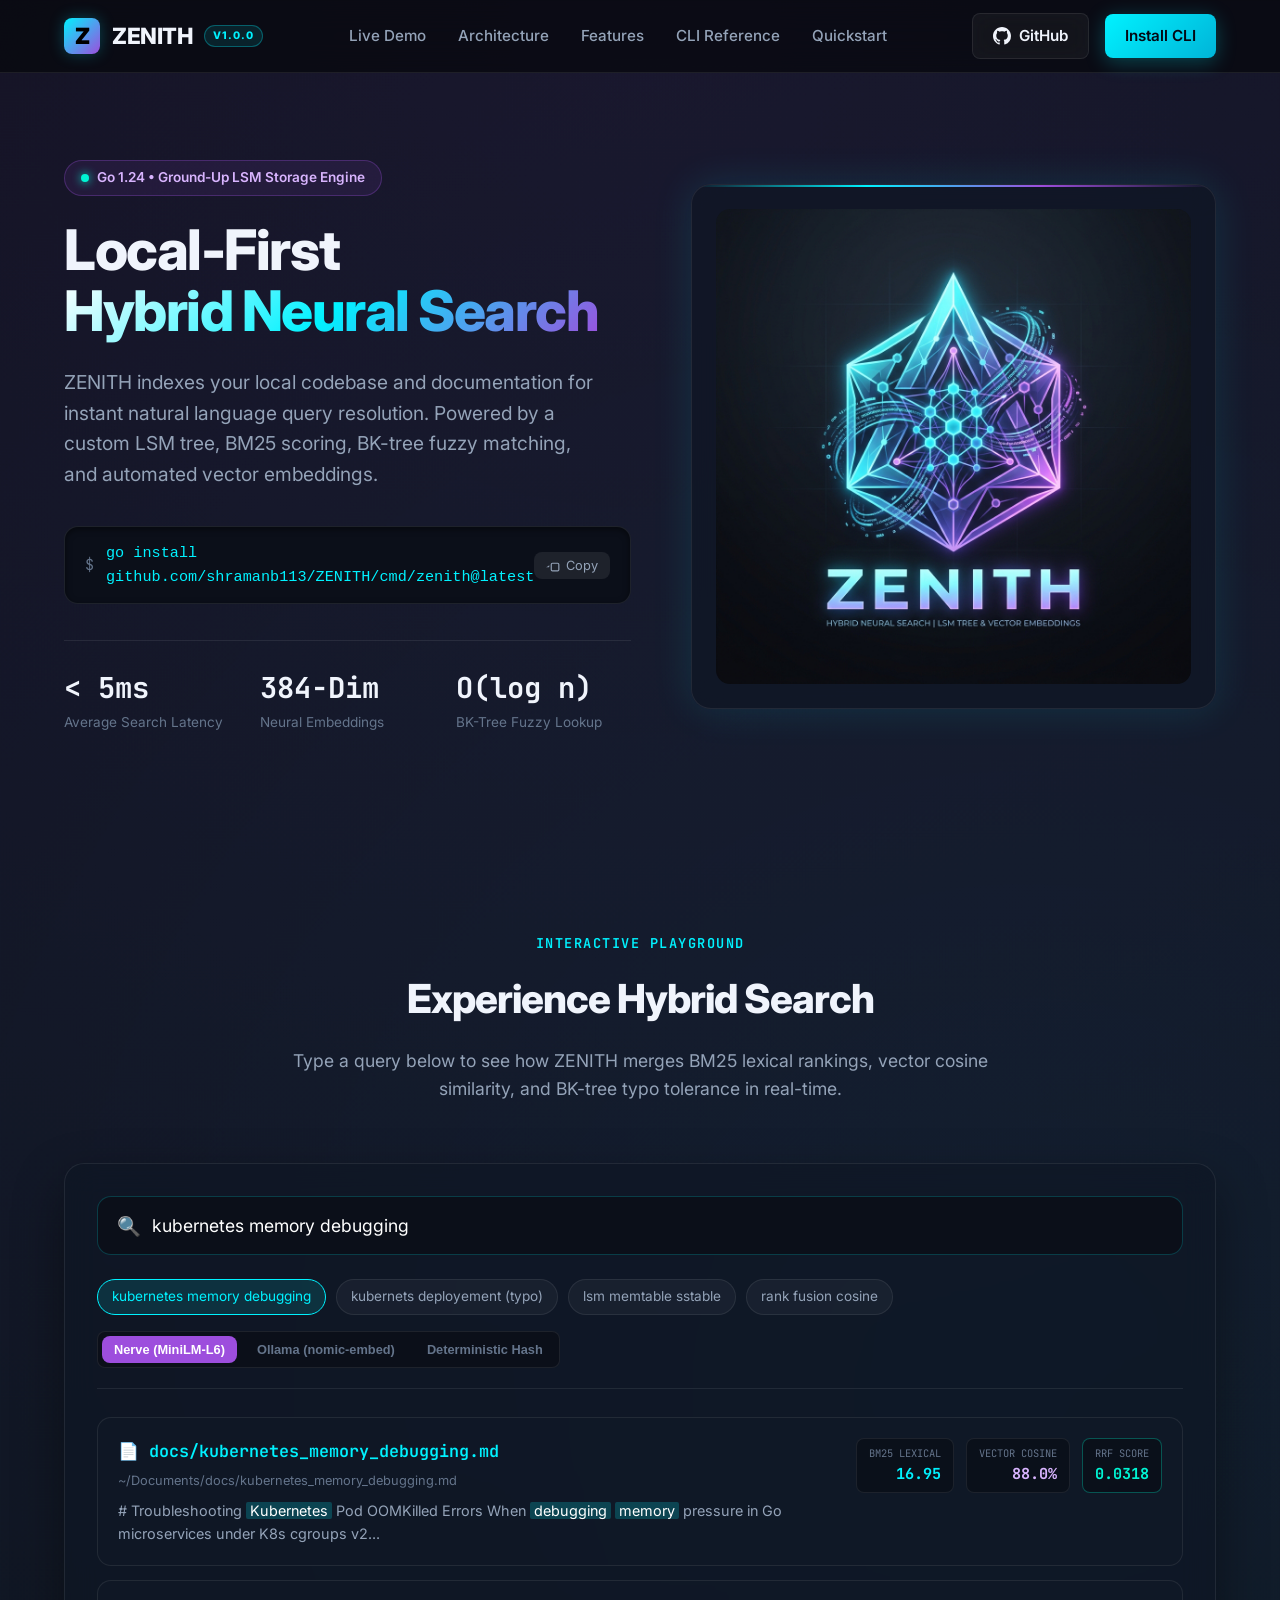
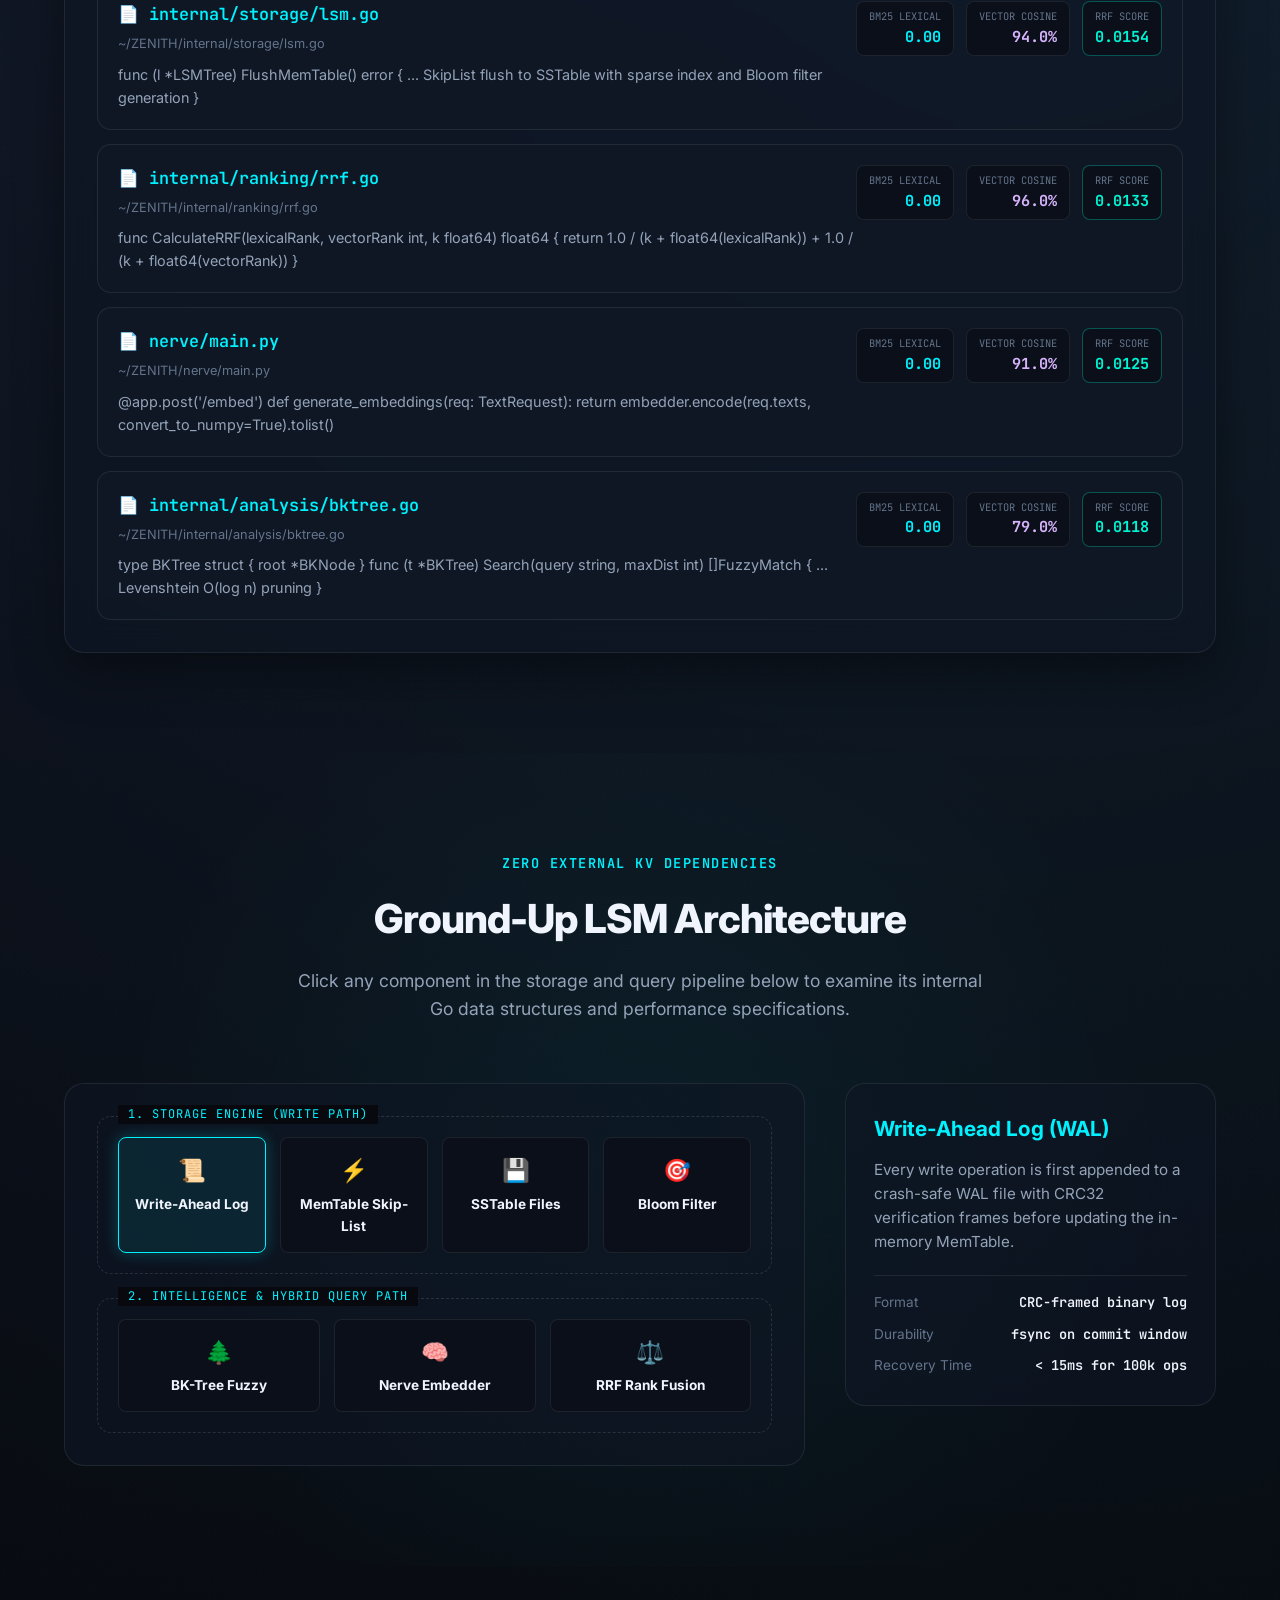
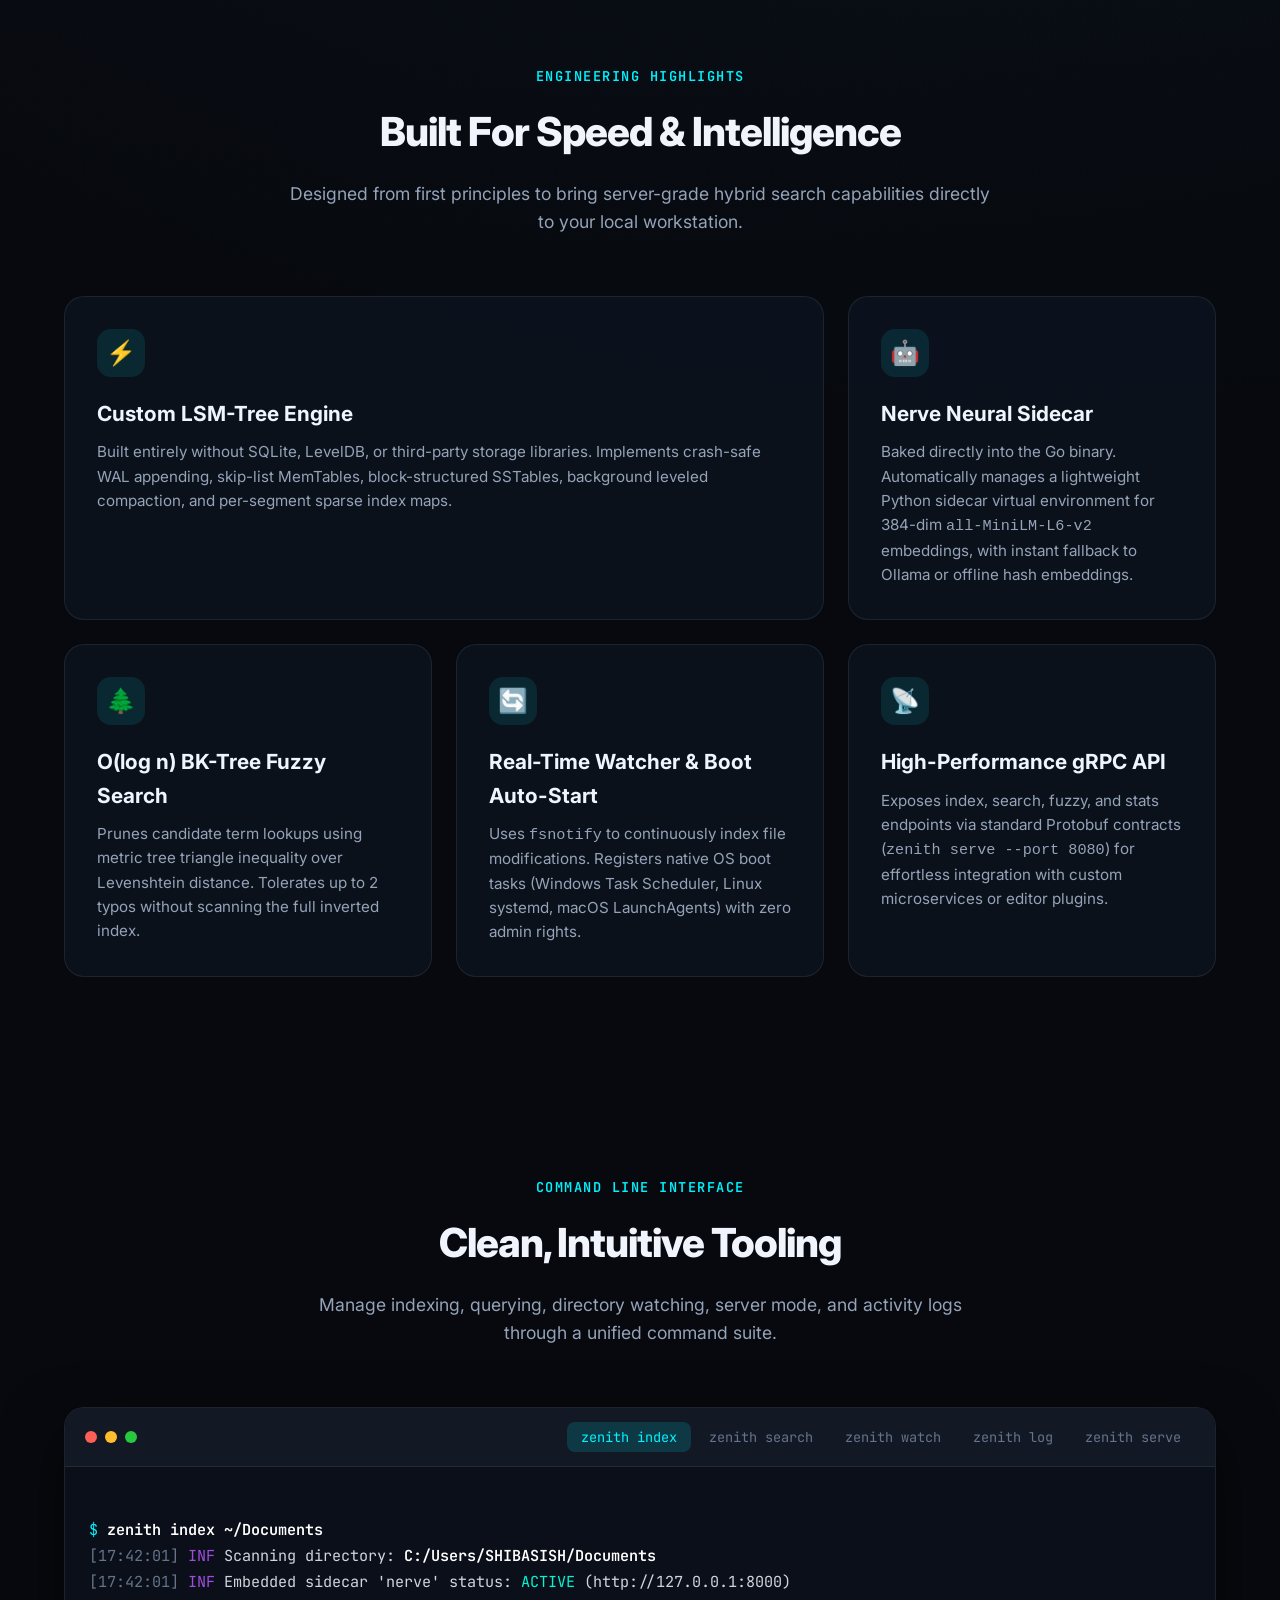
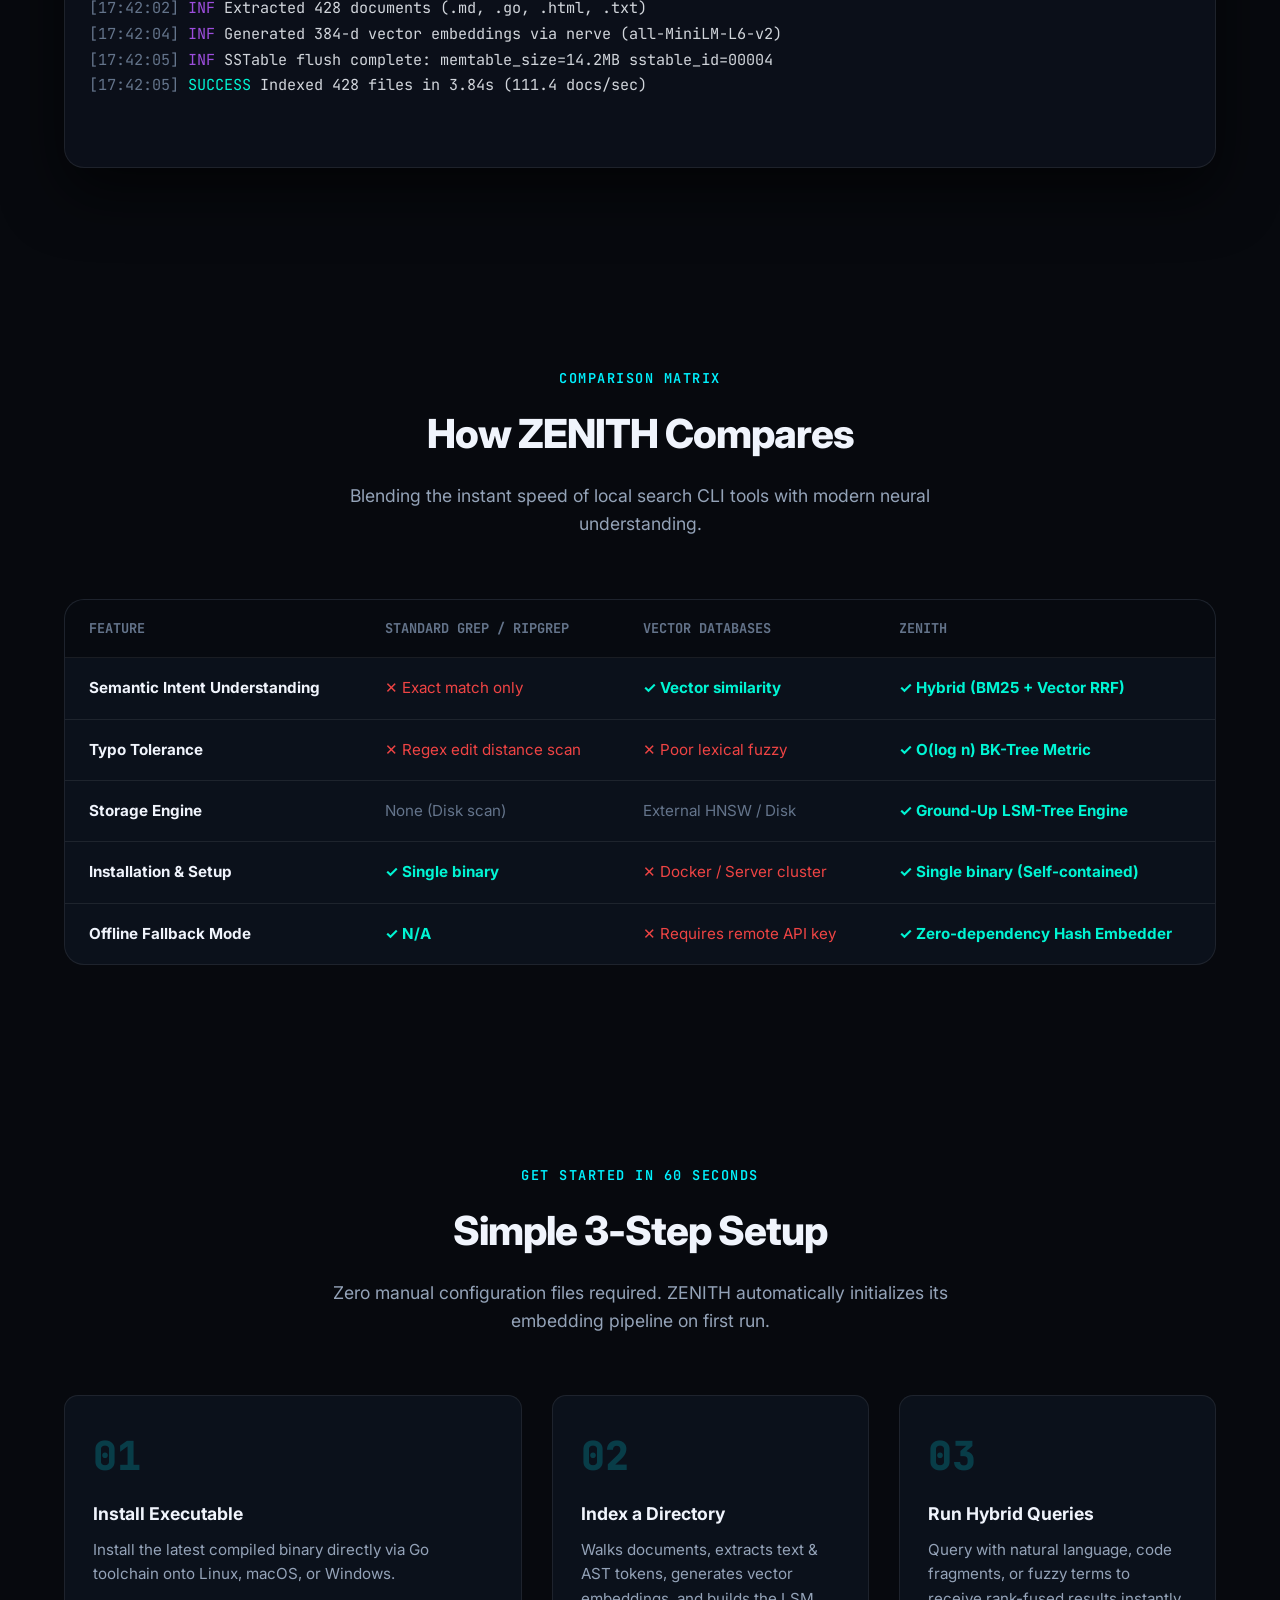
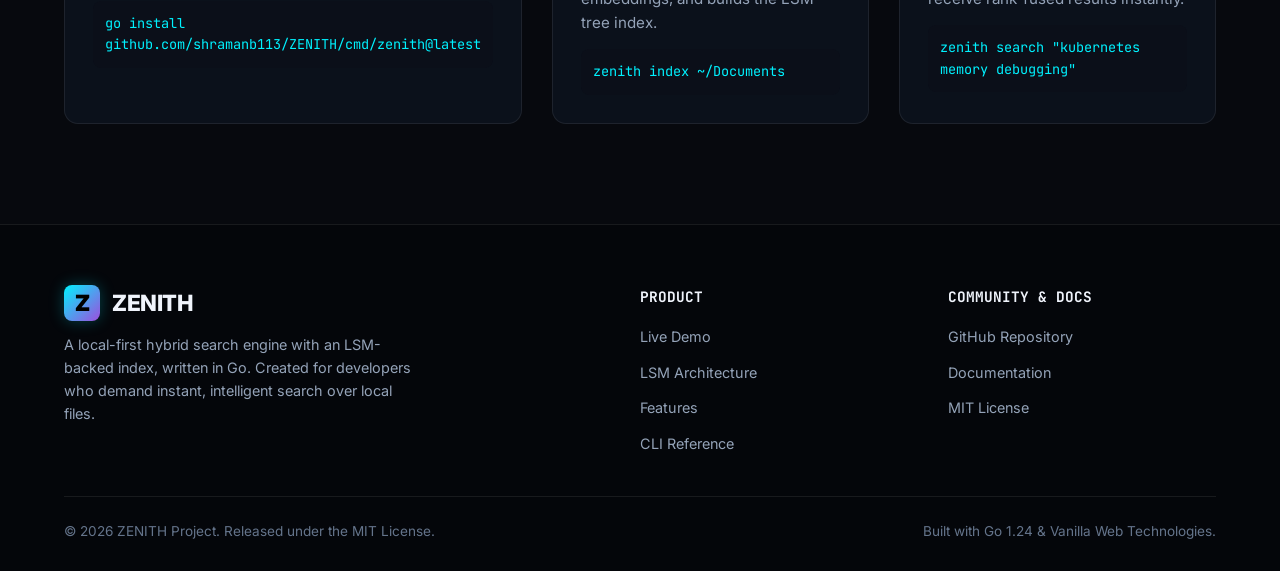
==== index.html @ fe3e1602 "Created Landing Page" ====
<!DOCTYPE html>
<html lang="en">
<head>
  <meta charset="UTF-8">
  <meta name="viewport" content="width=device-width, initial-scale=1.0">
  <title>ZENITH — Local-First Hybrid Neural Search Engine in Go</title>
  <meta name="description" content="A local-first hybrid search engine with an LSM-backed index, written in Go. Combines BM25 lexical search, BK-tree fuzzy matching, and neural vector embeddings.">
  <meta property="og:title" content="ZENITH — Local-First Hybrid Neural Search Engine">
  <meta property="og:description" content="Fast, private local directory indexing and hybrid semantic search powered by Go, LSM trees, and neural sidecar embeddings.">
  <link rel="stylesheet" href="styles.css">
</head>
<body>

  <!-- Navigation Bar -->
  <nav class="navbar">
    <div class="container nav-container">
      <a href="#" class="logo-brand">
        <div class="logo-icon">Z</div>
        <span>ZENITH</span>
        <span class="logo-badge">v1.0.0</span>
      </a>

      <ul class="nav-links">
        <li><a href="#demo" class="nav-link">Live Demo</a></li>
        <li><a href="#architecture" class="nav-link">Architecture</a></li>
        <li><a href="#features" class="nav-link">Features</a></li>
        <li><a href="#cli" class="nav-link">CLI Reference</a></li>
        <li><a href="#quickstart" class="nav-link">Quickstart</a></li>
      </ul>

      <div class="nav-actions">
        <a href="https://github.com/shramanb113/ZENITH" target="_blank" rel="noopener" class="btn btn-secondary">
          <svg width="18" height="18" viewBox="0 0 24 24" fill="currentColor"><path d="M12 0C5.37 0 0 5.37 0 12c0 5.31 3.435 9.795 8.205 11.385.6.105.825-.255.825-.57 0-.285-.015-1.23-.015-2.235-3.015.555-3.795-.735-4.035-1.41-.135-.345-.72-1.41-1.23-1.695-.42-.225-1.02-.78-.015-.795.945-.015 1.62.87 1.845 1.23 1.08 1.815 2.805 1.305 3.495.99.105-.78.42-1.305.765-1.605-2.67-.3-5.46-1.335-5.46-5.925 0-1.305.465-2.385 1.23-3.225-.12-.3-.54-1.53.12-3.18 0 0 1.005-.315 3.3 1.23.96-.27 1.98-.405 3-.405s2.04.135 3 .405c2.295-1.56 3.3-1.23 3.3-1.23.66 1.65.24 2.88.12 3.18.765.84 1.23 1.905 1.23 3.225 0 4.605-2.805 5.625-5.475 5.925.435.375.81 1.095.81 2.22 0 1.605-.015 2.895-.015 3.3 0 .315.225.69.825.57A12.02 12.02 0 0024 12c0-6.63-5.37-12-12-12z"/></svg>
          GitHub
        </a>
        <a href="#quickstart" class="btn btn-primary">Install CLI</a>
      </div>
    </div>
  </nav>

  <!-- Hero Section -->
  <section class="hero">
    <div class="container hero-grid">
      <div class="hero-content">
        <div class="eyebrow">
          <span class="eyebrow-dot"></span>
          Go 1.24 • Ground-Up LSM Storage Engine
        </div>

        <h1 class="hero-title">
          Local-First <br>
          <span class="gradient-text">Hybrid Neural Search</span>
        </h1>

        <p class="hero-subtitle">
          ZENITH indexes your local codebase and documentation for instant natural language query resolution. Powered by a custom LSM tree, BM25 scoring, BK-tree fuzzy matching, and automated vector embeddings.
        </p>

        <!-- Command Widget -->
        <div class="install-widget">
          <div class="install-cmd">
            <span class="cmd-prefix">$</span>
            <code>go install github.com/shramanb113/ZENITH/cmd/zenith@latest</code>
          </div>
          <button class="copy-btn" id="copy-cmd-btn" title="Copy command">
            <svg width="14" height="14" viewBox="0 0 24 24" fill="none" stroke="currentColor" stroke-width="2"><rect x="9" y="9" width="13" height="13" rx="2" ry="2"></rect><path d="M5 15H4a2 2 2 0 0 1-2-2V4a2 2 2 0 0 1 2-2h9a2 2 2 0 0 1 2 2v1"></path></svg>
            Copy
          </button>
        </div>

        <div class="hero-stats">
          <div class="stat-item">
            <h4>&lt; 5ms</h4>
            <p>Average Search Latency</p>
          </div>
          <div class="stat-item">
            <h4>384-Dim</h4>
            <p>Neural Embeddings</p>
          </div>
          <div class="stat-item">
            <h4>O(log n)</h4>
            <p>BK-Tree Fuzzy Lookup</p>
          </div>
        </div>
      </div>

      <!-- Hero Visual -->
      <div class="hero-visual">
        <div class="hero-card">
          <img src="hero_icon.png" alt="ZENITH Neural Search Core" class="hero-img">
        </div>
      </div>
    </div>
  </section>

  <!-- Interactive Live Search Simulator Section -->
  <section id="demo" class="simulator-section">
    <div class="container">
      <div class="section-header">
        <span class="section-tag">Interactive Playground</span>
        <h2 class="section-title">Experience Hybrid Search</h2>
        <p class="section-desc">Type a query below to see how ZENITH merges BM25 lexical rankings, vector cosine similarity, and BK-tree typo tolerance in real-time.</p>
      </div>

      <div class="simulator-box">
        <div class="search-input-wrapper">
          <span class="search-icon">🔍</span>
          <input type="text" id="sim-input" class="sim-input" placeholder="Try searching: kubernetes memory debugging..." value="kubernetes memory debugging">
        </div>

        <div class="sim-controls">
          <div class="preset-queries">
            <span class="chip active" data-query="kubernetes memory debugging">kubernetes memory debugging</span>
            <span class="chip" data-query="kubernets deployement">kubernets deployement (typo)</span>
            <span class="chip" data-query="lsm memtable sstable bloom">lsm memtable sstable</span>
            <span class="chip" data-query="rank fusion cosine scoring">rank fusion cosine</span>
          </div>

          <div class="mode-selector">
            <button class="mode-btn active" data-mode="nerve">Nerve (MiniLM-L6)</button>
            <button class="mode-btn" data-mode="ollama">Ollama (nomic-embed)</button>
            <button class="mode-btn" data-mode="deterministic">Deterministic Hash</button>
          </div>
        </div>

        <!-- Live Results Container -->
        <div id="sim-results" class="sim-results-grid">
          <!-- Dynamic JS Injection -->
        </div>
      </div>
    </div>
  </section>

  <!-- Storage Engine & Search Architecture Visualizer -->
  <section id="architecture" class="arch-section">
    <div class="container">
      <div class="section-header">
        <span class="section-tag">Zero External KV Dependencies</span>
        <h2 class="section-title">Ground-Up LSM Architecture</h2>
        <p class="section-desc">Click any component in the storage and query pipeline below to examine its internal Go data structures and performance specifications.</p>
      </div>

      <div class="arch-visualizer">
        <!-- Interactive Flowchart -->
        <div class="flowchart">
          <!-- Write Pipeline -->
          <div class="pipeline-group">
            <span class="pipeline-title">1. Storage Engine (Write Path)</span>
            <div class="nodes-row">
              <div class="arch-node active" data-node="wal">
                <div class="node-icon">📜</div>
                <div class="node-title">Write-Ahead Log</div>
              </div>
              <div class="arch-node" data-node="memtable">
                <div class="node-icon">⚡</div>
                <div class="node-title">MemTable Skip-List</div>
              </div>
              <div class="arch-node" data-node="sstable">
                <div class="node-icon">💾</div>
                <div class="node-title">SSTable Files</div>
              </div>
              <div class="arch-node" data-node="bloom">
                <div class="node-icon">🎯</div>
                <div class="node-title">Bloom Filter</div>
              </div>
            </div>
          </div>

          <!-- Query Pipeline -->
          <div class="pipeline-group">
            <span class="pipeline-title">2. Intelligence & Hybrid Query Path</span>
            <div class="nodes-row">
              <div class="arch-node" data-node="bktree">
                <div class="node-icon">🌲</div>
                <div class="node-title">BK-Tree Fuzzy</div>
              </div>
              <div class="arch-node" data-node="nerve">
                <div class="node-icon">🧠</div>
                <div class="node-title">Nerve Embedder</div>
              </div>
              <div class="arch-node" data-node="rrf">
                <div class="node-icon">⚖️</div>
                <div class="node-title">RRF Rank Fusion</div>
              </div>
            </div>
          </div>
        </div>

        <!-- Detail Card -->
        <div class="arch-detail-card">
          <h3 class="detail-title" id="arch-detail-title">Write-Ahead Log (WAL)</h3>
          <p class="detail-desc" id="arch-detail-desc">Every write operation is first appended to a crash-safe WAL file with CRC32 verification frames before updating the in-memory MemTable.</p>
          <div class="detail-specs" id="arch-detail-specs">
            <!-- Dynamic JS Injection -->
          </div>
        </div>
      </div>
    </div>
  </section>

  <!-- Features Grid -->
  <section id="features" class="features-section">
    <div class="container">
      <div class="section-header">
        <span class="section-tag">Engineering Highlights</span>
        <h2 class="section-title">Built For Speed & Intelligence</h2>
        <p class="section-desc">Designed from first principles to bring server-grade hybrid search capabilities directly to your local workstation.</p>
      </div>

      <div class="bento-grid">
        <div class="bento-card span-2">
          <div>
            <div class="card-icon">⚡</div>
            <h3 class="card-title">Custom LSM-Tree Engine</h3>
            <p class="card-text">Built entirely without SQLite, LevelDB, or third-party storage libraries. Implements crash-safe WAL appending, skip-list MemTables, block-structured SSTables, background leveled compaction, and per-segment sparse index maps.</p>
          </div>
        </div>

        <div class="bento-card">
          <div>
            <div class="card-icon">🤖</div>
            <h3 class="card-title">Nerve Neural Sidecar</h3>
            <p class="card-text">Baked directly into the Go binary. Automatically manages a lightweight Python sidecar virtual environment for 384-dim <code>all-MiniLM-L6-v2</code> embeddings, with instant fallback to Ollama or offline hash embeddings.</p>
          </div>
        </div>

        <div class="bento-card">
          <div>
            <div class="card-icon">🌲</div>
            <h3 class="card-title">O(log n) BK-Tree Fuzzy Search</h3>
            <p class="card-text">Prunes candidate term lookups using metric tree triangle inequality over Levenshtein distance. Tolerates up to 2 typos without scanning the full inverted index.</p>
          </div>
        </div>

        <div class="bento-card">
          <div>
            <div class="card-icon">🔄</div>
            <h3 class="card-title">Real-Time Watcher & Boot Auto-Start</h3>
            <p class="card-text">Uses <code>fsnotify</code> to continuously index file modifications. Registers native OS boot tasks (Windows Task Scheduler, Linux systemd, macOS LaunchAgents) with zero admin rights.</p>
          </div>
        </div>

        <div class="bento-card">
          <div>
            <div class="card-icon">📡</div>
            <h3 class="card-title">High-Performance gRPC API</h3>
            <p class="card-text">Exposes index, search, fuzzy, and stats endpoints via standard Protobuf contracts (<code>zenith serve --port 8080</code>) for effortless integration with custom microservices or editor plugins.</p>
          </div>
        </div>
      </div>
    </div>
  </section>

  <!-- Interactive Terminal CLI Reference Section -->
  <section id="cli" class="cli-section">
    <div class="container">
      <div class="section-header">
        <span class="section-tag">Command Line Interface</span>
        <h2 class="section-title">Clean, Intuitive Tooling</h2>
        <p class="section-desc">Manage indexing, querying, directory watching, server mode, and activity logs through a unified command suite.</p>
      </div>

      <div class="terminal-window">
        <div class="terminal-header">
          <div class="window-dots">
            <span class="dot dot-red"></span>
            <span class="dot dot-yellow"></span>
            <span class="dot dot-green"></span>
          </div>

          <div class="cli-tabs">
            <button class="cli-tab active" data-cmd="index">zenith index</button>
            <button class="cli-tab" data-cmd="search">zenith search</button>
            <button class="cli-tab" data-cmd="watch">zenith watch</button>
            <button class="cli-tab" data-cmd="log">zenith log</button>
            <button class="cli-tab" data-cmd="serve">zenith serve</button>
          </div>
        </div>

        <div class="terminal-body" id="terminal-body">
<span class="t-prompt">$</span> <span class="t-cmd">zenith index ~/Documents</span>
<span class="t-dim">[17:42:01]</span> <span class="t-info">INF</span> Scanning directory: <span class="t-cmd">C:/Users/SHIBASISH/Documents</span>
<span class="t-dim">[17:42:01]</span> <span class="t-info">INF</span> Embedded sidecar 'nerve' status: <span class="t-success">ACTIVE</span> (http://127.0.0.1:8000)
<span class="t-dim">[17:42:02]</span> <span class="t-info">INF</span> Extracted 428 documents (.md, .go, .html, .txt)
<span class="t-dim">[17:42:04]</span> <span class="t-info">INF</span> Generated 384-d vector embeddings via nerve (all-MiniLM-L6-v2)
<span class="t-dim">[17:42:05]</span> <span class="t-info">INF</span> SSTable flush complete: memtable_size=14.2MB sstable_id=00004
<span class="t-dim">[17:42:05]</span> <span class="t-success">SUCCESS</span> Indexed 428 files in 3.84s (111.4 docs/sec)
        </div>
      </div>
    </div>
  </section>

  <!-- Technical Comparison Matrix -->
  <section class="comparison-section">
    <div class="container">
      <div class="section-header">
        <span class="section-tag">Comparison Matrix</span>
        <h2 class="section-title">How ZENITH Compares</h2>
        <p class="section-desc">Blending the instant speed of local search CLI tools with modern neural understanding.</p>
      </div>

      <div class="table-wrapper">
        <table>
          <thead>
            <tr>
              <th>Feature</th>
              <th>Standard Grep / Ripgrep</th>
              <th>Vector Databases</th>
              <th>ZENITH</th>
            </tr>
          </thead>
          <tbody>
            <tr>
              <td><strong>Semantic Intent Understanding</strong></td>
              <td class="cross">✕ Exact match only</td>
              <td class="check">✓ Vector similarity</td>
              <td class="check">✓ Hybrid (BM25 + Vector RRF)</td>
            </tr>
            <tr>
              <td><strong>Typo Tolerance</strong></td>
              <td class="cross">✕ Regex edit distance scan</td>
              <td class="cross">✕ Poor lexical fuzzy</td>
              <td class="check">✓ O(log n) BK-Tree Metric</td>
            </tr>
            <tr>
              <td><strong>Storage Engine</strong></td>
              <td class="t-dim">None (Disk scan)</td>
              <td class="t-dim">External HNSW / Disk</td>
              <td class="check">✓ Ground-Up LSM-Tree Engine</td>
            </tr>
            <tr>
              <td><strong>Installation & Setup</strong></td>
              <td class="check">✓ Single binary</td>
              <td class="cross">✕ Docker / Server cluster</td>
              <td class="check">✓ Single binary (Self-contained)</td>
            </tr>
            <tr>
              <td><strong>Offline Fallback Mode</strong></td>
              <td class="check">✓ N/A</td>
              <td class="cross">✕ Requires remote API key</td>
              <td class="check">✓ Zero-dependency Hash Embedder</td>
            </tr>
          </tbody>
        </table>
      </div>
    </div>
  </section>

  <!-- Quickstart Section -->
  <section id="quickstart" class="quickstart-section">
    <div class="container">
      <div class="section-header">
        <span class="section-tag">Get Started in 60 Seconds</span>
        <h2 class="section-title">Simple 3-Step Setup</h2>
        <p class="section-desc">Zero manual configuration files required. ZENITH automatically initializes its embedding pipeline on first run.</p>
      </div>

      <div class="quickstart-steps">
        <div class="step-card">
          <div class="step-number">01</div>
          <h3 class="step-title">Install Executable</h3>
          <p class="card-text">Install the latest compiled binary directly via Go toolchain onto Linux, macOS, or Windows.</p>
          <div class="step-code">go install github.com/shramanb113/ZENITH/cmd/zenith@latest</div>
        </div>

        <div class="step-card">
          <div class="step-number">02</div>
          <h3 class="step-title">Index a Directory</h3>
          <p class="card-text">Walks documents, extracts text & AST tokens, generates vector embeddings, and builds the LSM tree index.</p>
          <div class="step-code">zenith index ~/Documents</div>
        </div>

        <div class="step-card">
          <div class="step-number">03</div>
          <h3 class="step-title">Run Hybrid Queries</h3>
          <p class="card-text">Query with natural language, code fragments, or fuzzy terms to receive rank-fused results instantly.</p>
          <div class="step-code">zenith search "kubernetes memory debugging"</div>
        </div>
      </div>
    </div>
  </section>

  <!-- Footer -->
  <footer>
    <div class="container">
      <div class="footer-grid">
        <div class="footer-brand">
          <a href="#" class="logo-brand">
            <div class="logo-icon">Z</div>
            <span>ZENITH</span>
          </a>
          <p>A local-first hybrid search engine with an LSM-backed index, written in Go. Created for developers who demand instant, intelligent search over local files.</p>
        </div>

        <div class="footer-col">
          <h5>Product</h5>
          <ul>
            <li><a href="#demo">Live Demo</a></li>
            <li><a href="#architecture">LSM Architecture</a></li>
            <li><a href="#features">Features</a></li>
            <li><a href="#cli">CLI Reference</a></li>
          </ul>
        </div>

        <div class="footer-col">
          <h5>Community & Docs</h5>
          <ul>
            <li><a href="https://github.com/shramanb113/ZENITH" target="_blank">GitHub Repository</a></li>
            <li><a href="https://github.com/shramanb113/ZENITH/blob/main/README.md" target="_blank">Documentation</a></li>
            <li><a href="https://github.com/shramanb113/ZENITH/blob/main/LICENSE" target="_blank">MIT License</a></li>
          </ul>
        </div>
      </div>

      <div class="footer-bottom">
        <p>© 2026 ZENITH Project. Released under the MIT License.</p>
        <p>Built with Go 1.24 & Vanilla Web Technologies.</p>
      </div>
    </div>
  </footer>

  <script src="app.js"></script>
</body>
</html>
---- styles.css ----
/* ZENITH Landing Page Design System */
@import url('https://fonts.googleapis.com/css2?family=Inter:wght@300;400;500;600;700;800&family=JetBrains+Mono:wght@400;500;600;700&display=swap');

:root {
  --bg-dark: #07090e;
  --bg-card: rgba(15, 22, 36, 0.65);
  --bg-card-hover: rgba(22, 33, 54, 0.85);
  --bg-elevated: #111927;
  --bg-terminal: #0b0f19;
  
  --border-subtle: rgba(255, 255, 255, 0.08);
  --border-glow: rgba(0, 242, 255, 0.3);
  
  --accent-cyan: #00f2ff;
  --accent-cyan-glow: rgba(0, 242, 255, 0.25);
  --accent-purple: #9d4edd;
  --accent-purple-glow: rgba(157, 78, 221, 0.25);
  --accent-emerald: #00f5d4;
  --accent-emerald-glow: rgba(0, 245, 212, 0.2);
  --accent-amber: #ffb703;

  --text-main: #f0f4fc;
  --text-muted: #94a3b8;
  --text-dim: #64748b;
  
  --font-sans: 'Inter', -apple-system, BlinkMacSystemFont, sans-serif;
  --font-mono: 'JetBrains Mono', monospace;

  --radius-sm: 8px;
  --radius-md: 14px;
  --radius-lg: 20px;
  --radius-full: 9999px;
  
  --shadow-glow: 0 0 40px rgba(0, 242, 255, 0.12);
  --transition: all 0.25s cubic-bezier(0.16, 1, 0.3, 1);
}

* {
  box-sizing: border-box;
  margin: 0;
  padding: 0;
}

html {
  scroll-behavior: smooth;
  font-family: var(--font-sans);
  background-color: var(--bg-dark);
  color: var(--text-main);
  overflow-x: hidden;
}

body {
  line-height: 1.6;
  background: radial-gradient(circle at 50% 0%, rgba(157, 78, 221, 0.12) 0%, transparent 50%),
              radial-gradient(circle at 80% 20%, rgba(0, 242, 255, 0.08) 0%, transparent 40%),
              var(--bg-dark);
  min-height: 100vh;
}

/* Scrollbar */
::-webkit-scrollbar {
  width: 8px;
}
::-webkit-scrollbar-track {
  background: var(--bg-dark);
}
::-webkit-scrollbar-thumb {
  background: rgba(255, 255, 255, 0.15);
  border-radius: 4px;
}
::-webkit-scrollbar-thumb:hover {
  background: var(--accent-cyan);
}

/* Layout Container */
.container {
  max-width: 1200px;
  margin: 0 auto;
  padding: 0 24px;
}

/* Navbar */
.navbar {
  position: fixed;
  top: 0;
  left: 0;
  right: 0;
  z-index: 1000;
  backdrop-filter: blur(20px);
  background: rgba(7, 9, 14, 0.75);
  border-bottom: 1px solid var(--border-subtle);
  transition: var(--transition);
}

.nav-container {
  display: flex;
  align-items: center;
  justify-content: space-between;
  height: 72px;
}

.logo-brand {
  display: flex;
  align-items: center;
  gap: 12px;
  text-decoration: none;
  color: var(--text-main);
  font-weight: 800;
  font-size: 1.4rem;
  letter-spacing: -0.5px;
}

.logo-icon {
  width: 36px;
  height: 36px;
  background: linear-gradient(135deg, var(--accent-cyan), var(--accent-purple));
  border-radius: var(--radius-sm);
  display: flex;
  align-items: center;
  justify-content: center;
  font-weight: 900;
  color: #000;
  box-shadow: 0 0 15px var(--accent-cyan-glow);
}

.logo-badge {
  font-size: 0.65rem;
  padding: 2px 8px;
  background: rgba(0, 242, 255, 0.1);
  color: var(--accent-cyan);
  border: 1px solid rgba(0, 242, 255, 0.3);
  border-radius: var(--radius-full);
  text-transform: uppercase;
  letter-spacing: 1px;
}

.nav-links {
  display: flex;
  gap: 32px;
  list-style: none;
}

.nav-link {
  color: var(--text-muted);
  text-decoration: none;
  font-size: 0.95rem;
  font-weight: 500;
  transition: var(--transition);
}

.nav-link:hover {
  color: var(--accent-cyan);
}

.nav-actions {
  display: flex;
  gap: 16px;
  align-items: center;
}

/* Buttons */
.btn {
  display: inline-flex;
  align-items: center;
  gap: 8px;
  padding: 10px 20px;
  border-radius: var(--radius-sm);
  font-size: 0.95rem;
  font-weight: 600;
  text-decoration: none;
  cursor: pointer;
  transition: var(--transition);
  border: none;
}

.btn-primary {
  background: linear-gradient(135deg, var(--accent-cyan), #00b4d8);
  color: #040914;
  box-shadow: 0 4px 20px var(--accent-cyan-glow);
}

.btn-primary:hover {
  transform: translateY(-2px);
  box-shadow: 0 6px 28px rgba(0, 242, 255, 0.4);
}

.btn-secondary {
  background: rgba(255, 255, 255, 0.05);
  color: var(--text-main);
  border: 1px solid var(--border-subtle);
  backdrop-filter: blur(10px);
}

.btn-secondary:hover {
  background: rgba(255, 255, 255, 0.1);
  border-color: rgba(255, 255, 255, 0.2);
  transform: translateY(-2px);
}

/* Hero Section */
.hero {
  padding: 160px 0 100px;
  position: relative;
  overflow: hidden;
}

.hero-grid {
  display: grid;
  grid-template-columns: 1fr 1fr;
  gap: 60px;
  align-items: center;
}

.eyebrow {
  display: inline-flex;
  align-items: center;
  gap: 8px;
  padding: 6px 16px;
  background: rgba(157, 78, 221, 0.1);
  border: 1px solid rgba(157, 78, 221, 0.3);
  border-radius: var(--radius-full);
  color: #d8b4fe;
  font-size: 0.85rem;
  font-weight: 600;
  margin-bottom: 24px;
}

.eyebrow-dot {
  width: 8px;
  height: 8px;
  background: var(--accent-emerald);
  border-radius: 50%;
  box-shadow: 0 0 10px var(--accent-emerald);
  animation: pulse 2s infinite;
}

@keyframes pulse {
  0% { opacity: 1; transform: scale(1); }
  50% { opacity: 0.4; transform: scale(1.2); }
  100% { opacity: 1; transform: scale(1); }
}

.hero-title {
  font-size: 3.5rem;
  font-weight: 800;
  line-height: 1.1;
  letter-spacing: -1.5px;
  margin-bottom: 24px;
}

.gradient-text {
  background: linear-gradient(135deg, #ffffff 0%, var(--accent-cyan) 50%, var(--accent-purple) 100%);
  -webkit-background-clip: text;
  -webkit-text-fill-color: transparent;
}

.hero-subtitle {
  font-size: 1.2rem;
  color: var(--text-muted);
  margin-bottom: 36px;
  font-weight: 400;
  max-width: 540px;
}

.install-widget {
  background: var(--bg-terminal);
  border: 1px solid var(--border-subtle);
  border-radius: var(--radius-md);
  padding: 14px 20px;
  display: flex;
  align-items: center;
  justify-content: space-between;
  font-family: var(--font-mono);
  font-size: 0.95rem;
  color: var(--accent-cyan);
  margin-bottom: 36px;
  box-shadow: inset 0 2px 6px rgba(0, 0, 0, 0.5);
}

.install-cmd {
  display: flex;
  align-items: center;
  gap: 12px;
}

.cmd-prefix {
  color: var(--text-dim);
  user-select: none;
}

.copy-btn {
  background: rgba(255, 255, 255, 0.08);
  border: none;
  color: var(--text-muted);
  padding: 6px 12px;
  border-radius: var(--radius-sm);
  cursor: pointer;
  transition: var(--transition);
  font-family: var(--font-sans);
  font-size: 0.8rem;
  display: flex;
  align-items: center;
  gap: 6px;
}

.copy-btn:hover {
  background: var(--accent-cyan);
  color: #000;
}

.hero-stats {
  display: grid;
  grid-template-columns: repeat(3, 1fr);
  gap: 20px;
  padding-top: 24px;
  border-top: 1px solid var(--border-subtle);
}

.stat-item h4 {
  font-size: 1.8rem;
  font-weight: 700;
  color: var(--text-main);
  font-family: var(--font-mono);
}

.stat-item p {
  font-size: 0.85rem;
  color: var(--text-dim);
}

.hero-visual {
  position: relative;
  display: flex;
  justify-content: center;
  align-items: center;
}

.hero-card {
  width: 100%;
  background: var(--bg-card);
  backdrop-filter: blur(16px);
  border: 1px solid var(--border-subtle);
  border-radius: var(--radius-lg);
  padding: 24px;
  box-shadow: var(--shadow-glow);
  position: relative;
  overflow: hidden;
}

.hero-card::before {
  content: '';
  position: absolute;
  top: 0;
  left: 0;
  right: 0;
  height: 2px;
  background: linear-gradient(90deg, transparent, var(--accent-cyan), var(--accent-purple), transparent);
}

.hero-img {
  width: 100%;
  height: auto;
  border-radius: var(--radius-md);
  display: block;
}

/* Section Header */
.section-header {
  text-align: center;
  max-width: 700px;
  margin: 0 auto 60px;
}

.section-tag {
  color: var(--accent-cyan);
  font-family: var(--font-mono);
  font-size: 0.85rem;
  font-weight: 600;
  text-transform: uppercase;
  letter-spacing: 1.5px;
  margin-bottom: 12px;
  display: block;
}

.section-title {
  font-size: 2.5rem;
  font-weight: 800;
  letter-spacing: -1px;
  margin-bottom: 16px;
}

.section-desc {
  font-size: 1.1rem;
  color: var(--text-muted);
}

/* Interactive Search Simulator */
.simulator-section {
  padding: 100px 0;
  position: relative;
}

.simulator-box {
  background: var(--bg-card);
  border: 1px solid var(--border-subtle);
  border-radius: var(--radius-lg);
  padding: 32px;
  backdrop-filter: blur(16px);
  box-shadow: 0 20px 50px rgba(0, 0, 0, 0.4);
}

.search-input-wrapper {
  position: relative;
  margin-bottom: 24px;
}

.search-icon {
  position: absolute;
  left: 20px;
  top: 50%;
  transform: translateY(-50%);
  color: var(--accent-cyan);
  font-size: 1.2rem;
}

.sim-input {
  width: 100%;
  padding: 18px 20px 18px 54px;
  background: var(--bg-terminal);
  border: 1px solid rgba(0, 242, 255, 0.2);
  border-radius: var(--radius-md);
  color: #fff;
  font-family: var(--font-sans);
  font-size: 1.1rem;
  outline: none;
  transition: var(--transition);
}

.sim-input:focus {
  border-color: var(--accent-cyan);
  box-shadow: 0 0 20px var(--accent-cyan-glow);
}

.sim-controls {
  display: flex;
  flex-wrap: wrap;
  gap: 16px;
  align-items: center;
  justify-content: space-between;
  margin-bottom: 28px;
  padding-bottom: 20px;
  border-bottom: 1px solid var(--border-subtle);
}

.preset-queries {
  display: flex;
  gap: 10px;
  flex-wrap: wrap;
}

.chip {
  padding: 6px 14px;
  background: rgba(255, 255, 255, 0.04);
  border: 1px solid var(--border-subtle);
  border-radius: var(--radius-full);
  font-size: 0.85rem;
  color: var(--text-muted);
  cursor: pointer;
  transition: var(--transition);
}

.chip:hover, .chip.active {
  background: rgba(0, 242, 255, 0.12);
  border-color: var(--accent-cyan);
  color: var(--accent-cyan);
}

.mode-selector {
  display: flex;
  gap: 8px;
  background: var(--bg-terminal);
  padding: 4px;
  border-radius: var(--radius-sm);
  border: 1px solid var(--border-subtle);
}

.mode-btn {
  padding: 6px 12px;
  background: transparent;
  border: none;
  color: var(--text-dim);
  font-size: 0.8rem;
  font-weight: 600;
  border-radius: var(--radius-sm);
  cursor: pointer;
  transition: var(--transition);
}

.mode-btn.active {
  background: var(--accent-purple);
  color: #fff;
}

.sim-results-grid {
  display: flex;
  flex-direction: column;
  gap: 14px;
}

.result-card {
  background: rgba(17, 25, 39, 0.6);
  border: 1px solid var(--border-subtle);
  border-radius: var(--radius-md);
  padding: 20px;
  display: flex;
  justify-content: space-between;
  align-items: flex-start;
  transition: var(--transition);
}

.result-card:hover {
  border-color: rgba(0, 242, 255, 0.3);
  transform: translateX(4px);
  background: rgba(22, 33, 54, 0.7);
}

.result-main {
  flex: 1;
}

.result-title {
  font-size: 1.05rem;
  font-weight: 600;
  color: var(--accent-cyan);
  margin-bottom: 6px;
  display: flex;
  align-items: center;
  gap: 8px;
  font-family: var(--font-mono);
}

.result-path {
  font-size: 0.8rem;
  color: var(--text-dim);
}

.result-snippet {
  font-size: 0.9rem;
  color: var(--text-muted);
  margin-top: 8px;
}

.result-snippet mark {
  background: rgba(0, 242, 255, 0.2);
  color: #fff;
  padding: 0 4px;
  border-radius: 2px;
}

.scores-breakdown {
  display: flex;
  gap: 12px;
  align-items: center;
}

.score-badge {
  display: flex;
  flex-direction: column;
  align-items: flex-end;
  padding: 6px 12px;
  background: rgba(0, 0, 0, 0.3);
  border-radius: var(--radius-sm);
  border: 1px solid var(--border-subtle);
  font-family: var(--font-mono);
}

.score-label {
  font-size: 0.65rem;
  color: var(--text-dim);
  text-transform: uppercase;
}

.score-val {
  font-size: 0.95rem;
  font-weight: 700;
}

.score-rrf {
  color: var(--accent-emerald);
  border-color: rgba(0, 245, 212, 0.3);
}

.score-bm25 {
  color: var(--accent-cyan);
}

.score-vector {
  color: #d8b4fe;
}

/* Architecture Section */
.arch-section {
  padding: 100px 0;
  background: radial-gradient(circle at 50% 50%, rgba(0, 242, 255, 0.05) 0%, transparent 70%);
}

.arch-visualizer {
  display: grid;
  grid-template-columns: 2fr 1fr;
  gap: 40px;
  align-items: start;
}

.flowchart {
  background: var(--bg-card);
  border: 1px solid var(--border-subtle);
  border-radius: var(--radius-lg);
  padding: 32px;
  display: flex;
  flex-direction: column;
  gap: 24px;
}

.pipeline-group {
  border: 1px dashed rgba(255, 255, 255, 0.12);
  border-radius: var(--radius-md);
  padding: 20px;
  position: relative;
}

.pipeline-title {
  position: absolute;
  top: -12px;
  left: 20px;
  background: var(--bg-dark);
  padding: 0 10px;
  font-size: 0.75rem;
  font-family: var(--font-mono);
  color: var(--accent-cyan);
  text-transform: uppercase;
  letter-spacing: 1px;
}

.nodes-row {
  display: flex;
  gap: 14px;
  flex-wrap: wrap;
}

.arch-node {
  flex: 1;
  min-width: 130px;
  background: var(--bg-terminal);
  border: 1px solid var(--border-subtle);
  border-radius: var(--radius-sm);
  padding: 14px;
  text-align: center;
  cursor: pointer;
  transition: var(--transition);
}

.arch-node:hover, .arch-node.active {
  border-color: var(--accent-cyan);
  box-shadow: 0 0 15px var(--accent-cyan-glow);
  background: rgba(0, 242, 255, 0.08);
}

.node-icon {
  font-size: 1.4rem;
  margin-bottom: 6px;
  color: var(--accent-cyan);
}

.node-title {
  font-size: 0.85rem;
  font-weight: 700;
  color: var(--text-main);
}

.arch-detail-card {
  background: var(--bg-card);
  border: 1px solid var(--border-subtle);
  border-radius: var(--radius-lg);
  padding: 28px;
  position: sticky;
  top: 100px;
}

.detail-title {
  font-size: 1.3rem;
  font-weight: 700;
  color: var(--accent-cyan);
  margin-bottom: 12px;
  display: flex;
  align-items: center;
  gap: 10px;
}

.detail-desc {
  font-size: 0.95rem;
  color: var(--text-muted);
  margin-bottom: 20px;
  line-height: 1.6;
}

.detail-specs {
  display: flex;
  flex-direction: column;
  gap: 10px;
  border-top: 1px solid var(--border-subtle);
  padding-top: 16px;
}

.spec-row {
  display: flex;
  justify-content: space-between;
  font-size: 0.85rem;
}

.spec-key {
  color: var(--text-dim);
}

.spec-val {
  color: var(--text-main);
  font-family: var(--font-mono);
  font-weight: 600;
}

/* Features Grid */
.features-section {
  padding: 100px 0;
}

.bento-grid {
  display: grid;
  grid-template-columns: repeat(3, 1fr);
  gap: 24px;
}

.bento-card {
  background: var(--bg-card);
  border: 1px solid var(--border-subtle);
  border-radius: var(--radius-lg);
  padding: 32px;
  transition: var(--transition);
  display: flex;
  flex-direction: column;
  justify-content: space-between;
}

.bento-card:hover {
  border-color: rgba(255, 255, 255, 0.2);
  transform: translateY(-4px);
  box-shadow: 0 12px 30px rgba(0, 0, 0, 0.3);
}

.bento-card.span-2 {
  grid-column: span 2;
}

.card-icon {
  width: 48px;
  height: 48px;
  background: rgba(0, 242, 255, 0.1);
  border-radius: var(--radius-md);
  display: flex;
  align-items: center;
  justify-content: center;
  font-size: 1.5rem;
  color: var(--accent-cyan);
  margin-bottom: 20px;
}

.card-title {
  font-size: 1.3rem;
  font-weight: 700;
  margin-bottom: 10px;
}

.card-text {
  color: var(--text-muted);
  font-size: 0.95rem;
}

/* Terminal CLI Section */
.cli-section {
  padding: 100px 0;
}

.terminal-window {
  background: var(--bg-terminal);
  border: 1px solid var(--border-subtle);
  border-radius: var(--radius-lg);
  overflow: hidden;
  box-shadow: 0 24px 60px rgba(0, 0, 0, 0.6);
}

.terminal-header {
  background: #121824;
  padding: 14px 20px;
  display: flex;
  align-items: center;
  justify-content: space-between;
  border-bottom: 1px solid var(--border-subtle);
}

.window-dots {
  display: flex;
  gap: 8px;
}

.dot {
  width: 12px;
  height: 12px;
  border-radius: 50%;
}
.dot-red { background: #ff5f56; }
.dot-yellow { background: #ffbd2e; }
.dot-green { background: #27c93f; }

.cli-tabs {
  display: flex;
  gap: 4px;
}

.cli-tab {
  padding: 6px 14px;
  background: transparent;
  border: none;
  color: var(--text-dim);
  font-family: var(--font-mono);
  font-size: 0.85rem;
  cursor: pointer;
  border-radius: var(--radius-sm);
  transition: var(--transition);
}

.cli-tab.active {
  background: rgba(0, 242, 255, 0.15);
  color: var(--accent-cyan);
}

.terminal-body {
  padding: 24px;
  font-family: var(--font-mono);
  font-size: 0.95rem;
  line-height: 1.7;
  color: #d1d5db;
  min-height: 300px;
  white-space: pre-wrap;
}

.t-prompt { color: var(--accent-cyan); }
.t-cmd { color: #fff; font-weight: 600; }
.t-info { color: var(--accent-purple); }
.t-success { color: var(--accent-emerald); }
.t-dim { color: var(--text-dim); }

/* Comparison Table */
.comparison-section {
  padding: 100px 0;
}

.table-wrapper {
  background: var(--bg-card);
  border: 1px solid var(--border-subtle);
  border-radius: var(--radius-lg);
  overflow: hidden;
}

table {
  width: 100%;
  border-collapse: collapse;
  text-align: left;
}

th, td {
  padding: 18px 24px;
  border-bottom: 1px solid var(--border-subtle);
}

th {
  background: rgba(0, 0, 0, 0.4);
  font-family: var(--font-mono);
  font-size: 0.85rem;
  color: var(--text-dim);
  text-transform: uppercase;
}

td {
  font-size: 0.95rem;
}

tr:last-child td {
  border-bottom: none;
}

.check { color: var(--accent-emerald); font-weight: bold; }
.cross { color: #ef4444; }

/* Quickstart Section */
.quickstart-section {
  padding: 100px 0;
}

.quickstart-steps {
  display: grid;
  grid-template-columns: repeat(3, 1fr);
  gap: 30px;
}

.step-card {
  background: var(--bg-card);
  border: 1px solid var(--border-subtle);
  border-radius: var(--radius-md);
  padding: 28px;
  position: relative;
}

.step-number {
  font-family: var(--font-mono);
  font-size: 2.5rem;
  font-weight: 800;
  color: rgba(0, 242, 255, 0.2);
  margin-bottom: 12px;
}

.step-title {
  font-size: 1.1rem;
  font-weight: 700;
  margin-bottom: 10px;
}

.step-code {
  background: var(--bg-terminal);
  padding: 12px;
  border-radius: var(--radius-sm);
  font-family: var(--font-mono);
  font-size: 0.85rem;
  color: var(--accent-cyan);
  margin-top: 14px;
  overflow-x: auto;
}

/* Footer */
footer {
  border-top: 1px solid var(--border-subtle);
  padding: 60px 0 30px;
  background: #04060a;
}

.footer-grid {
  display: grid;
  grid-template-columns: 2fr 1fr 1fr;
  gap: 40px;
  margin-bottom: 40px;
}

.footer-brand p {
  color: var(--text-muted);
  font-size: 0.9rem;
  margin-top: 12px;
  max-width: 360px;
}

.footer-col h5 {
  font-size: 0.9rem;
  font-family: var(--font-mono);
  color: var(--text-main);
  text-transform: uppercase;
  margin-bottom: 16px;
}

.footer-col ul {
  list-style: none;
  display: flex;
  flex-direction: column;
  gap: 10px;
}

.footer-col a {
  color: var(--text-muted);
  text-decoration: none;
  font-size: 0.9rem;
  transition: var(--transition);
}

.footer-col a:hover {
  color: var(--accent-cyan);
}

.footer-bottom {
  display: flex;
  justify-content: space-between;
  align-items: center;
  padding-top: 24px;
  border-top: 1px solid var(--border-subtle);
  font-size: 0.85rem;
  color: var(--text-dim);
}

/* Responsive */
@media (max-width: 992px) {
  .hero-grid {
    grid-template-columns: 1fr;
  }
  .arch-visualizer {
    grid-template-columns: 1fr;
  }
  .bento-grid {
    grid-template-columns: 1fr;
  }
  .bento-card.span-2 {
    grid-column: span 1;
  }
  .quickstart-steps {
    grid-template-columns: 1fr;
  }
  .nav-links {
    display: none;
  }
}
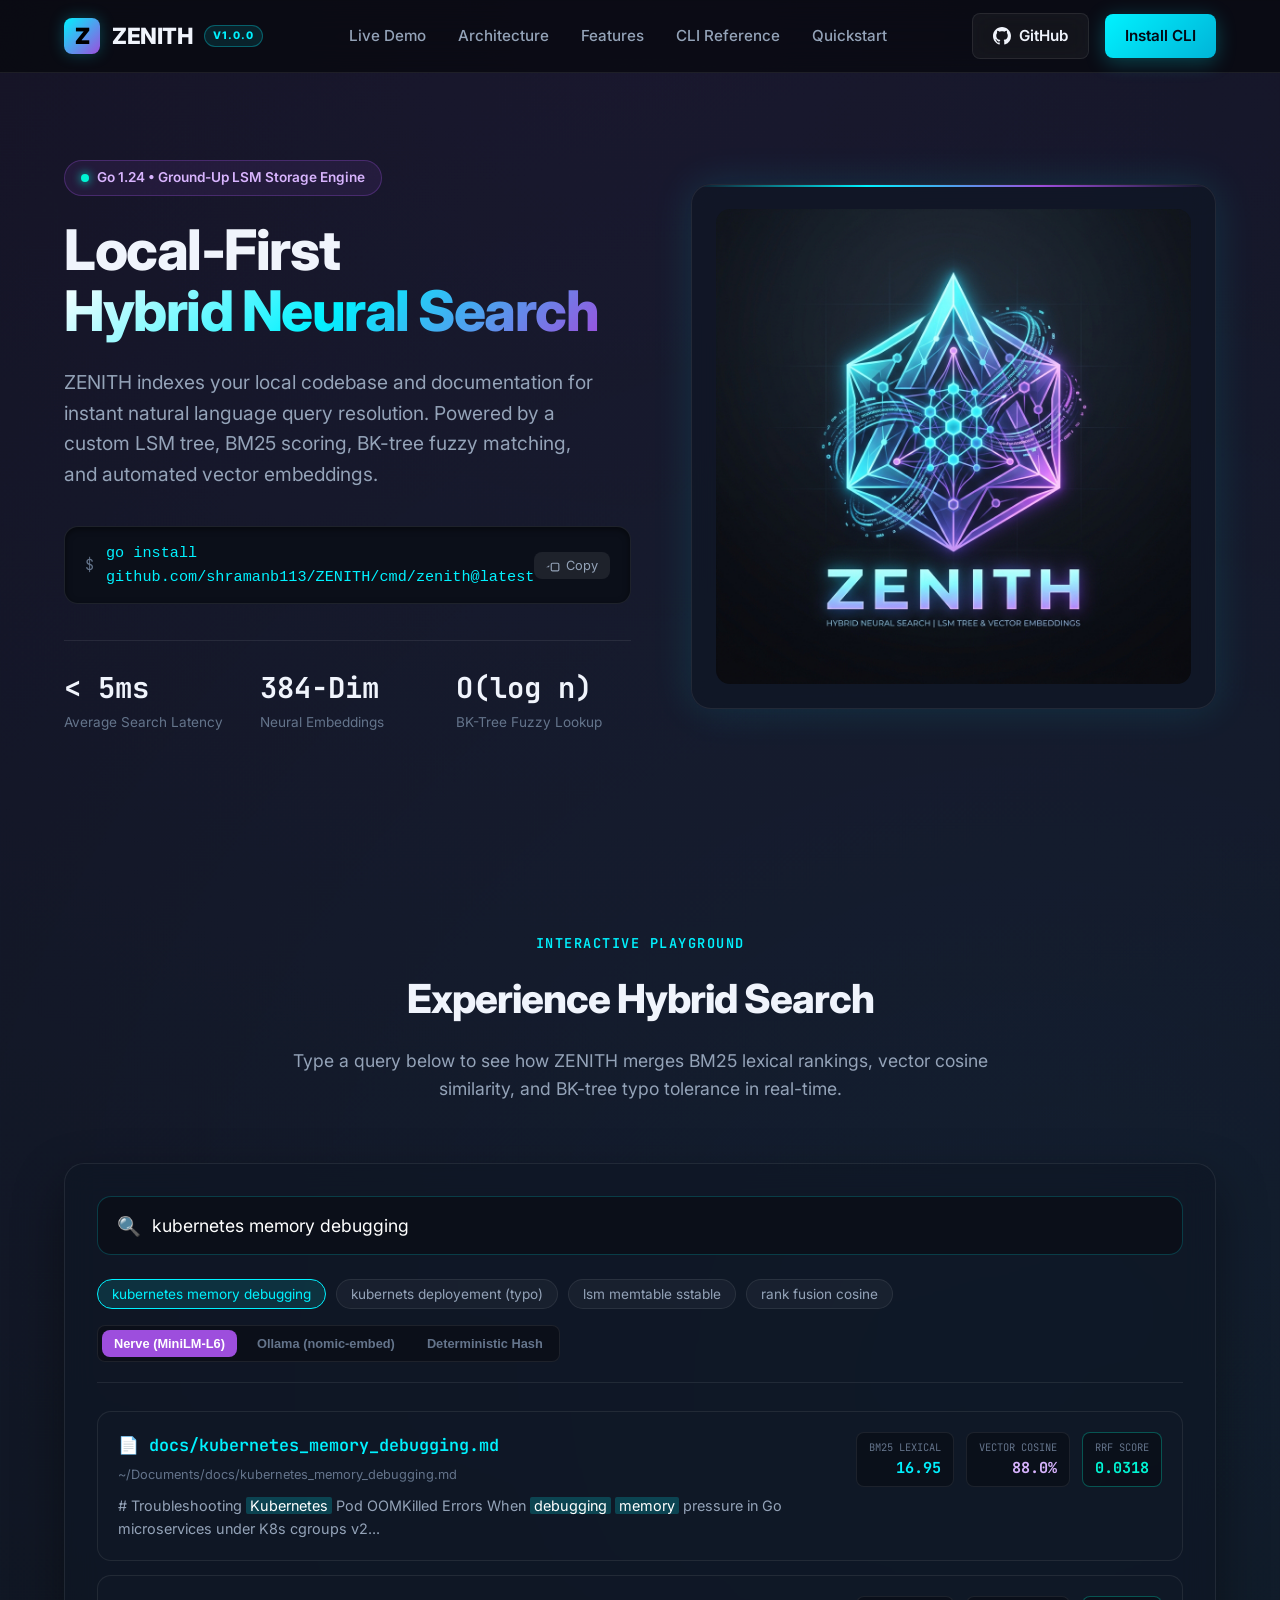
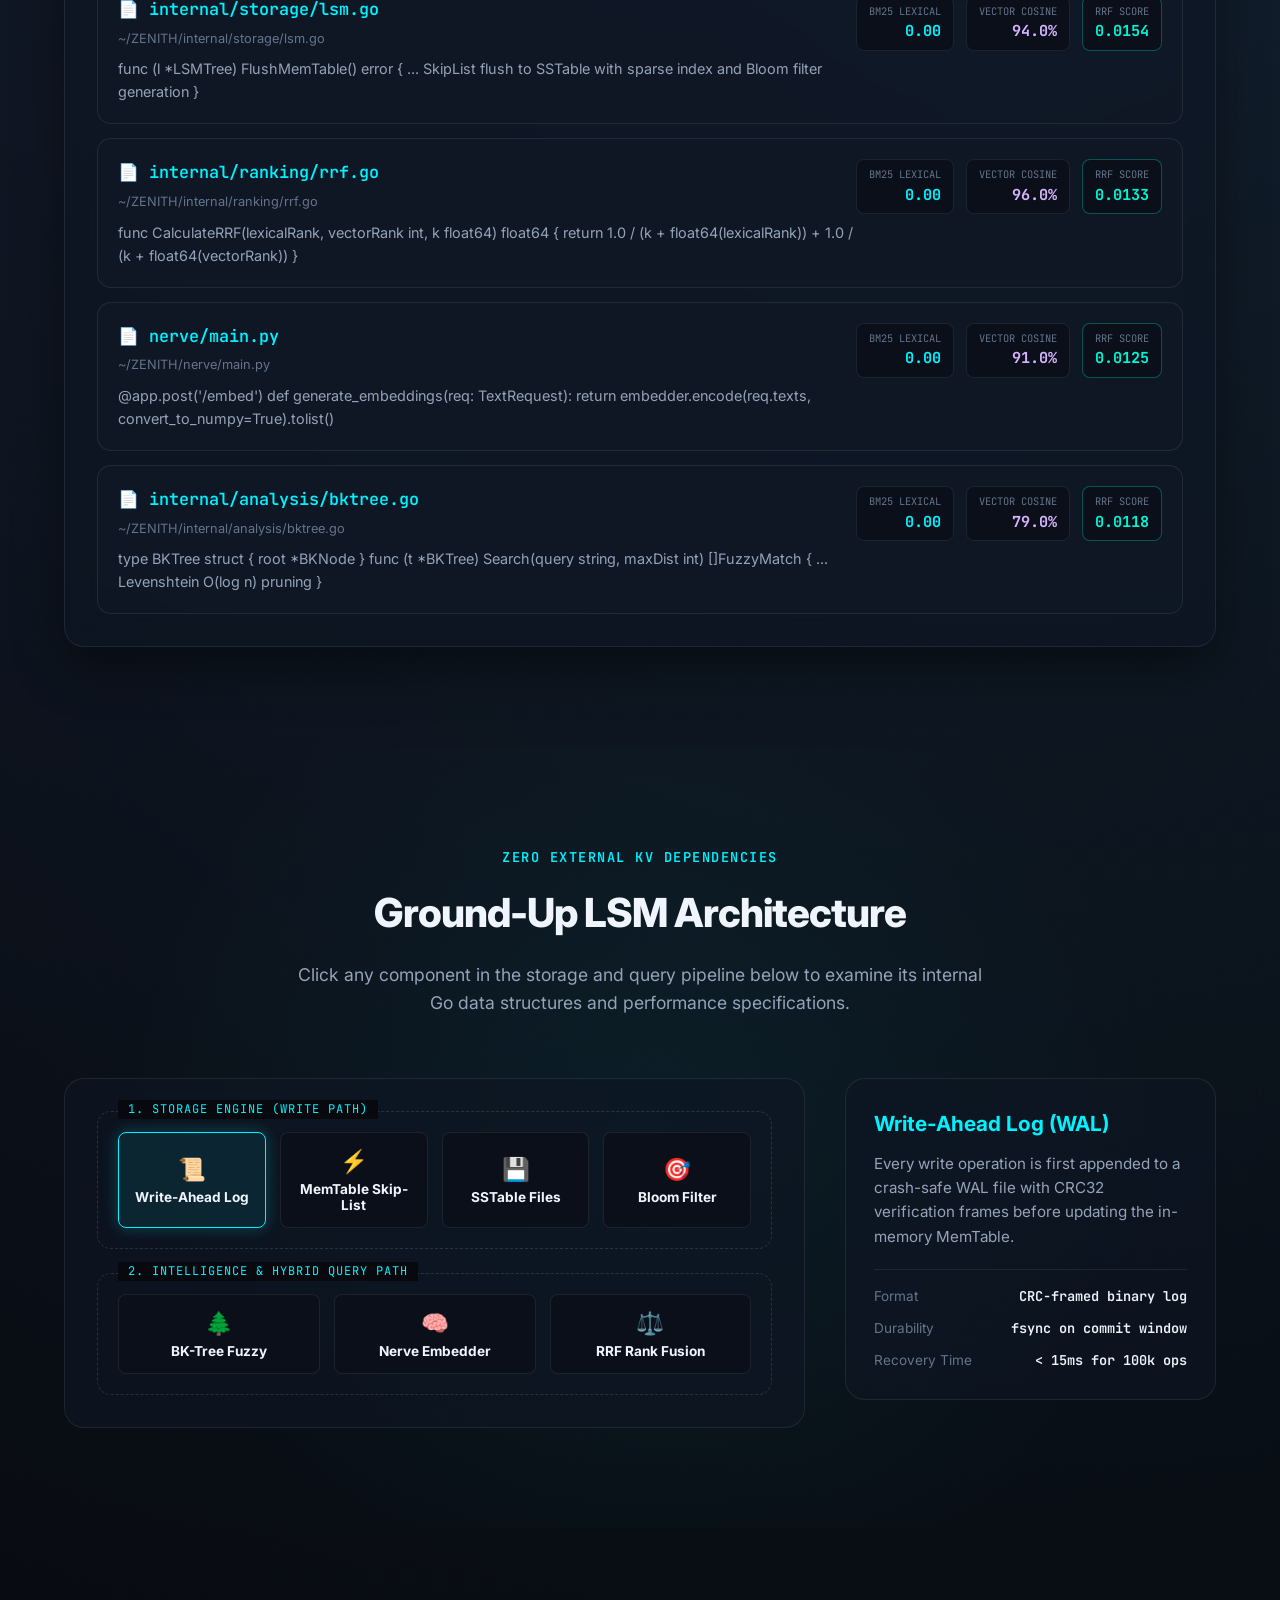
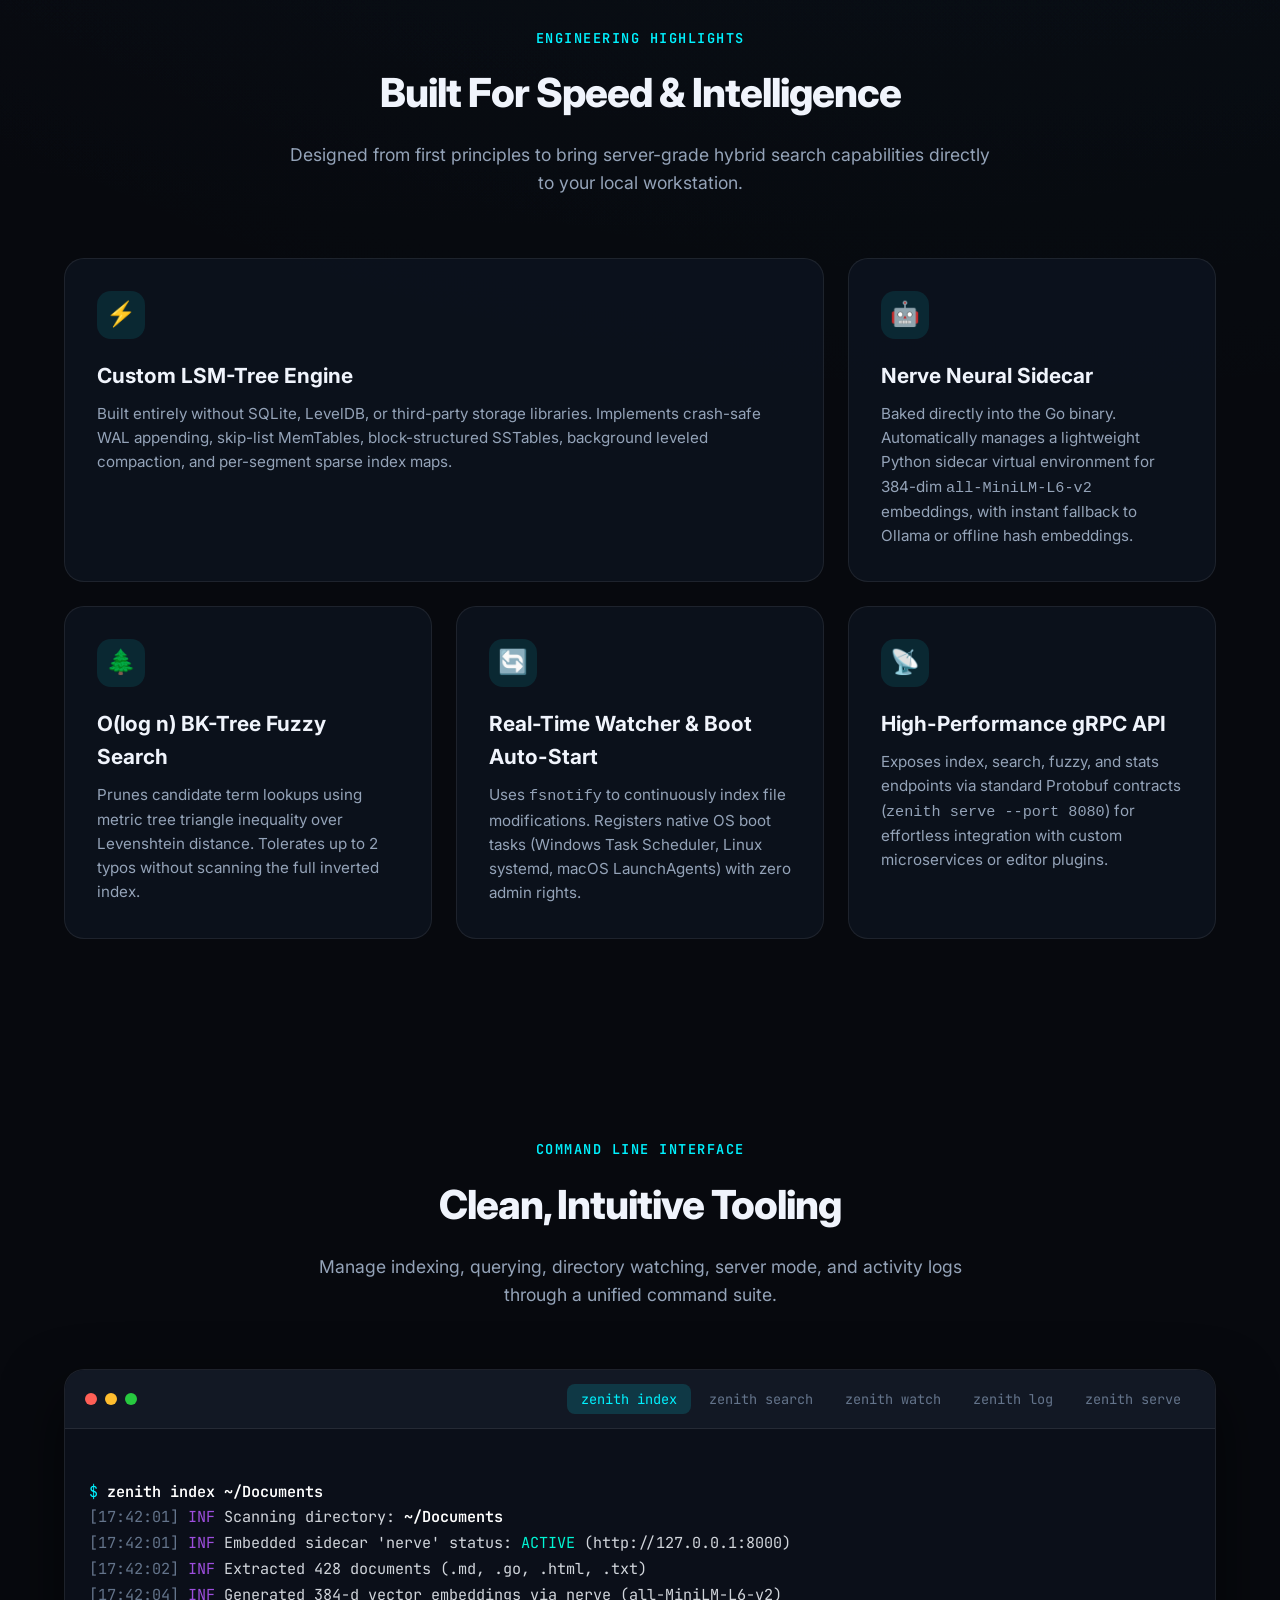
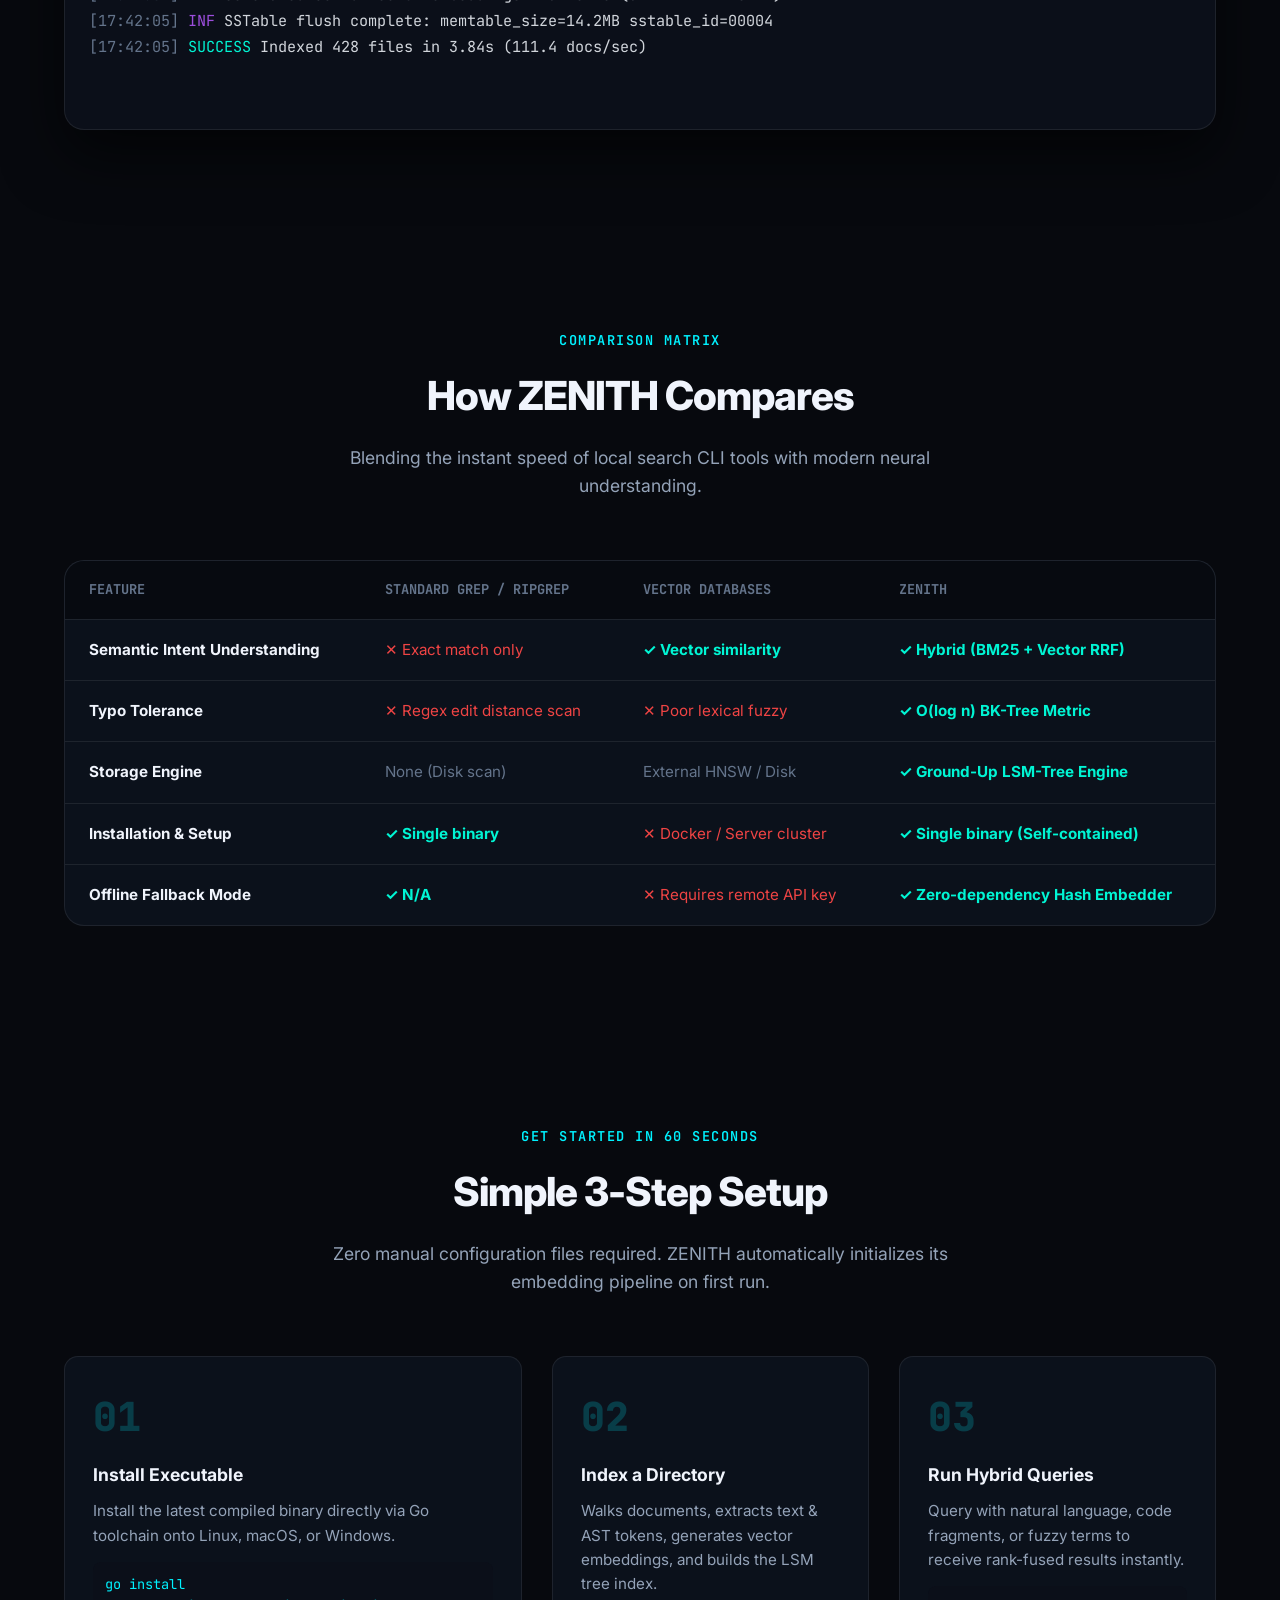
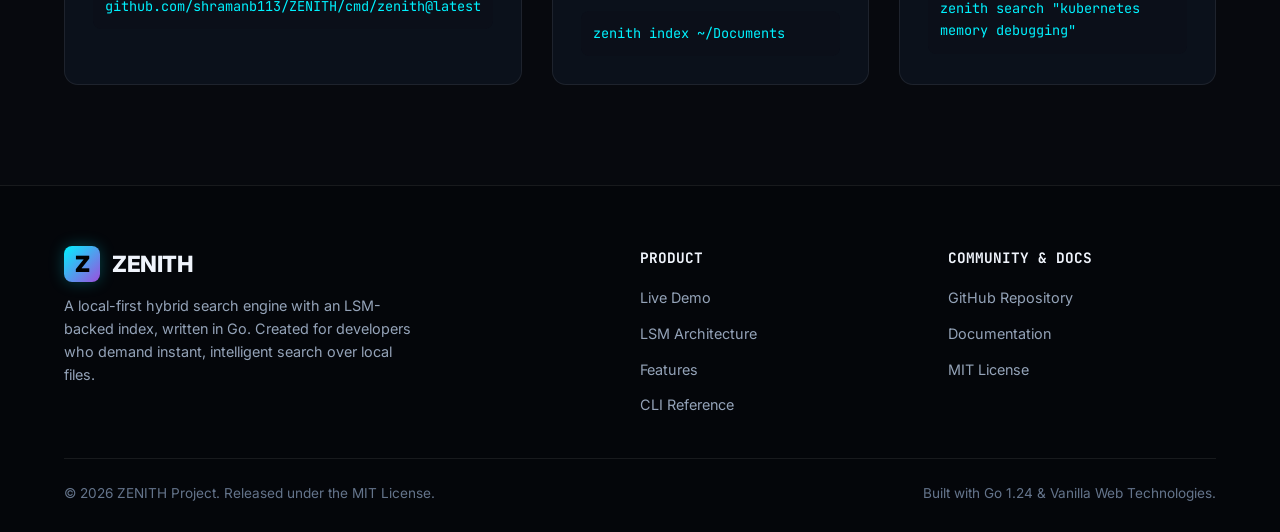
==== commit 6ff96d7a: "bug fixes" ====
--- a/index.html
+++ b/index.html
@@ -20,6 +20,12 @@
         <span class="logo-badge">v1.0.0</span>
       </a>
 
+      <button class="nav-toggle" id="nav-toggle" aria-label="Toggle Navigation Menu" aria-expanded="false">
+        <span class="hamburger-bar"></span>
+        <span class="hamburger-bar"></span>
+        <span class="hamburger-bar"></span>
+      </button>
+
       <ul class="nav-links">
         <li><a href="#demo" class="nav-link">Live Demo</a></li>
         <li><a href="#architecture" class="nav-link">Architecture</a></li>
@@ -87,7 +93,7 @@
       <!-- Hero Visual -->
       <div class="hero-visual">
         <div class="hero-card">
-          <img src="hero_icon.png" alt="ZENITH Neural Search Core" class="hero-img">
+          <img src="hero_icon.png" alt="ZENITH Neural Search Core" class="hero-img" width="1024" height="1024">
         </div>
       </div>
     </div>
@@ -110,10 +116,10 @@
 
         <div class="sim-controls">
           <div class="preset-queries">
-            <span class="chip active" data-query="kubernetes memory debugging">kubernetes memory debugging</span>
-            <span class="chip" data-query="kubernets deployement">kubernets deployement (typo)</span>
-            <span class="chip" data-query="lsm memtable sstable bloom">lsm memtable sstable</span>
-            <span class="chip" data-query="rank fusion cosine scoring">rank fusion cosine</span>
+            <button type="button" class="chip active" data-query="kubernetes memory debugging">kubernetes memory debugging</button>
+            <button type="button" class="chip" data-query="kubernets deployement">kubernets deployement (typo)</button>
+            <button type="button" class="chip" data-query="lsm memtable sstable bloom">lsm memtable sstable</button>
+            <button type="button" class="chip" data-query="rank fusion cosine scoring">rank fusion cosine</button>
           </div>
 
           <div class="mode-selector">
@@ -147,22 +153,22 @@
           <div class="pipeline-group">
             <span class="pipeline-title">1. Storage Engine (Write Path)</span>
             <div class="nodes-row">
-              <div class="arch-node active" data-node="wal">
+              <button type="button" class="arch-node active" data-node="wal">
                 <div class="node-icon">📜</div>
                 <div class="node-title">Write-Ahead Log</div>
-              </div>
-              <div class="arch-node" data-node="memtable">
+              </button>
+              <button type="button" class="arch-node" data-node="memtable">
                 <div class="node-icon">⚡</div>
                 <div class="node-title">MemTable Skip-List</div>
-              </div>
-              <div class="arch-node" data-node="sstable">
+              </button>
+              <button type="button" class="arch-node" data-node="sstable">
                 <div class="node-icon">💾</div>
                 <div class="node-title">SSTable Files</div>
-              </div>
-              <div class="arch-node" data-node="bloom">
+              </button>
+              <button type="button" class="arch-node" data-node="bloom">
                 <div class="node-icon">🎯</div>
                 <div class="node-title">Bloom Filter</div>
-              </div>
+              </button>
             </div>
           </div>
 
@@ -170,18 +176,18 @@
           <div class="pipeline-group">
             <span class="pipeline-title">2. Intelligence & Hybrid Query Path</span>
             <div class="nodes-row">
-              <div class="arch-node" data-node="bktree">
+              <button type="button" class="arch-node" data-node="bktree">
                 <div class="node-icon">🌲</div>
                 <div class="node-title">BK-Tree Fuzzy</div>
-              </div>
-              <div class="arch-node" data-node="nerve">
+              </button>
+              <button type="button" class="arch-node" data-node="nerve">
                 <div class="node-icon">🧠</div>
                 <div class="node-title">Nerve Embedder</div>
-              </div>
-              <div class="arch-node" data-node="rrf">
+              </button>
+              <button type="button" class="arch-node" data-node="rrf">
                 <div class="node-icon">⚖️</div>
                 <div class="node-title">RRF Rank Fusion</div>
-              </div>
+              </button>
             </div>
           </div>
         </div>
@@ -279,7 +285,7 @@
 
         <div class="terminal-body" id="terminal-body">
 <span class="t-prompt">$</span> <span class="t-cmd">zenith index ~/Documents</span>
-<span class="t-dim">[17:42:01]</span> <span class="t-info">INF</span> Scanning directory: <span class="t-cmd">C:/Users/SHIBASISH/Documents</span>
+<span class="t-dim">[17:42:01]</span> <span class="t-info">INF</span> Scanning directory: <span class="t-cmd">~/Documents</span>
 <span class="t-dim">[17:42:01]</span> <span class="t-info">INF</span> Embedded sidecar 'nerve' status: <span class="t-success">ACTIVE</span> (http://127.0.0.1:8000)
 <span class="t-dim">[17:42:02]</span> <span class="t-info">INF</span> Extracted 428 documents (.md, .go, .html, .txt)
 <span class="t-dim">[17:42:04]</span> <span class="t-info">INF</span> Generated 384-d vector embeddings via nerve (all-MiniLM-L6-v2)
--- a/styles.css
+++ b/styles.css
@@ -360,6 +360,7 @@
 .hero-img {
   width: 100%;
   height: auto;
+  aspect-ratio: 1 / 1;
   border-radius: var(--radius-md);
   display: block;
 }
@@ -467,6 +468,8 @@
   color: var(--text-muted);
   cursor: pointer;
   transition: var(--transition);
+  font-family: inherit;
+  outline: none;
 }
 
 .chip:hover, .chip.active {
@@ -657,6 +660,8 @@
   text-align: center;
   cursor: pointer;
   transition: var(--transition);
+  font-family: inherit;
+  outline: none;
 }
 
 .arch-node:hover, .arch-node.active {
@@ -1001,6 +1006,10 @@
 }
 
 /* Responsive */
+.nav-toggle {
+  display: none;
+}
+
 @media (max-width: 992px) {
   .hero-grid {
     grid-template-columns: 1fr;
@@ -1017,7 +1026,45 @@
   .quickstart-steps {
     grid-template-columns: 1fr;
   }
+  .nav-toggle {
+    display: flex;
+    flex-direction: column;
+    justify-content: space-around;
+    width: 32px;
+    height: 32px;
+    background: transparent;
+    border: none;
+    cursor: pointer;
+    padding: 4px;
+    z-index: 1001;
+  }
+  .hamburger-bar {
+    width: 100%;
+    height: 2px;
+    background: var(--text-main);
+    border-radius: 2px;
+    transition: var(--transition);
+  }
   .nav-links {
-    display: none;
+    position: absolute;
+    top: 72px;
+    left: 0;
+    right: 0;
+    background: rgba(7, 9, 14, 0.95);
+    backdrop-filter: blur(20px);
+    border-bottom: 1px solid var(--border-subtle);
+    padding: 20px 24px;
+    display: flex;
+    flex-direction: column;
+    gap: 16px;
+    transform: translateY(-150%);
+    opacity: 0;
+    pointer-events: none;
+    transition: var(--transition);
   }
-}
+  .nav-links.active {
+    transform: translateY(0);
+    opacity: 1;
+    pointer-events: auto;
+  }
+}
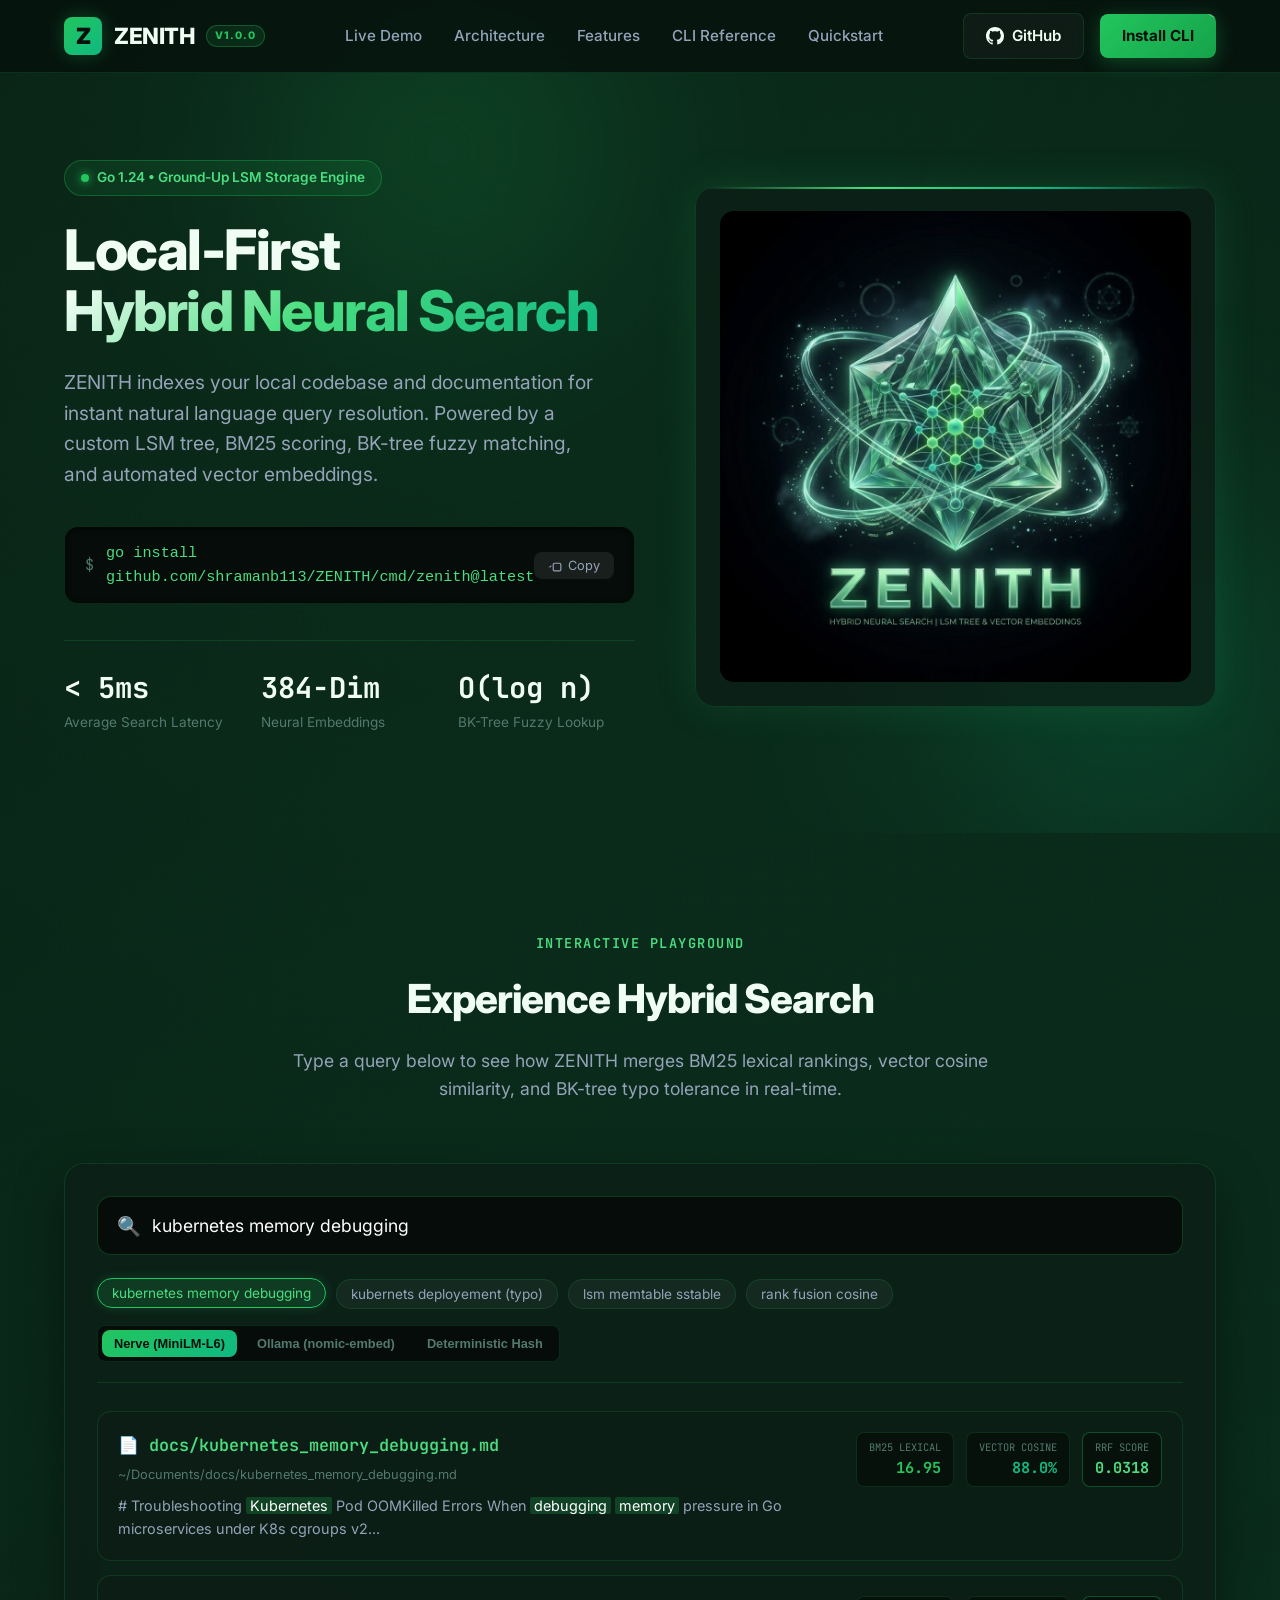
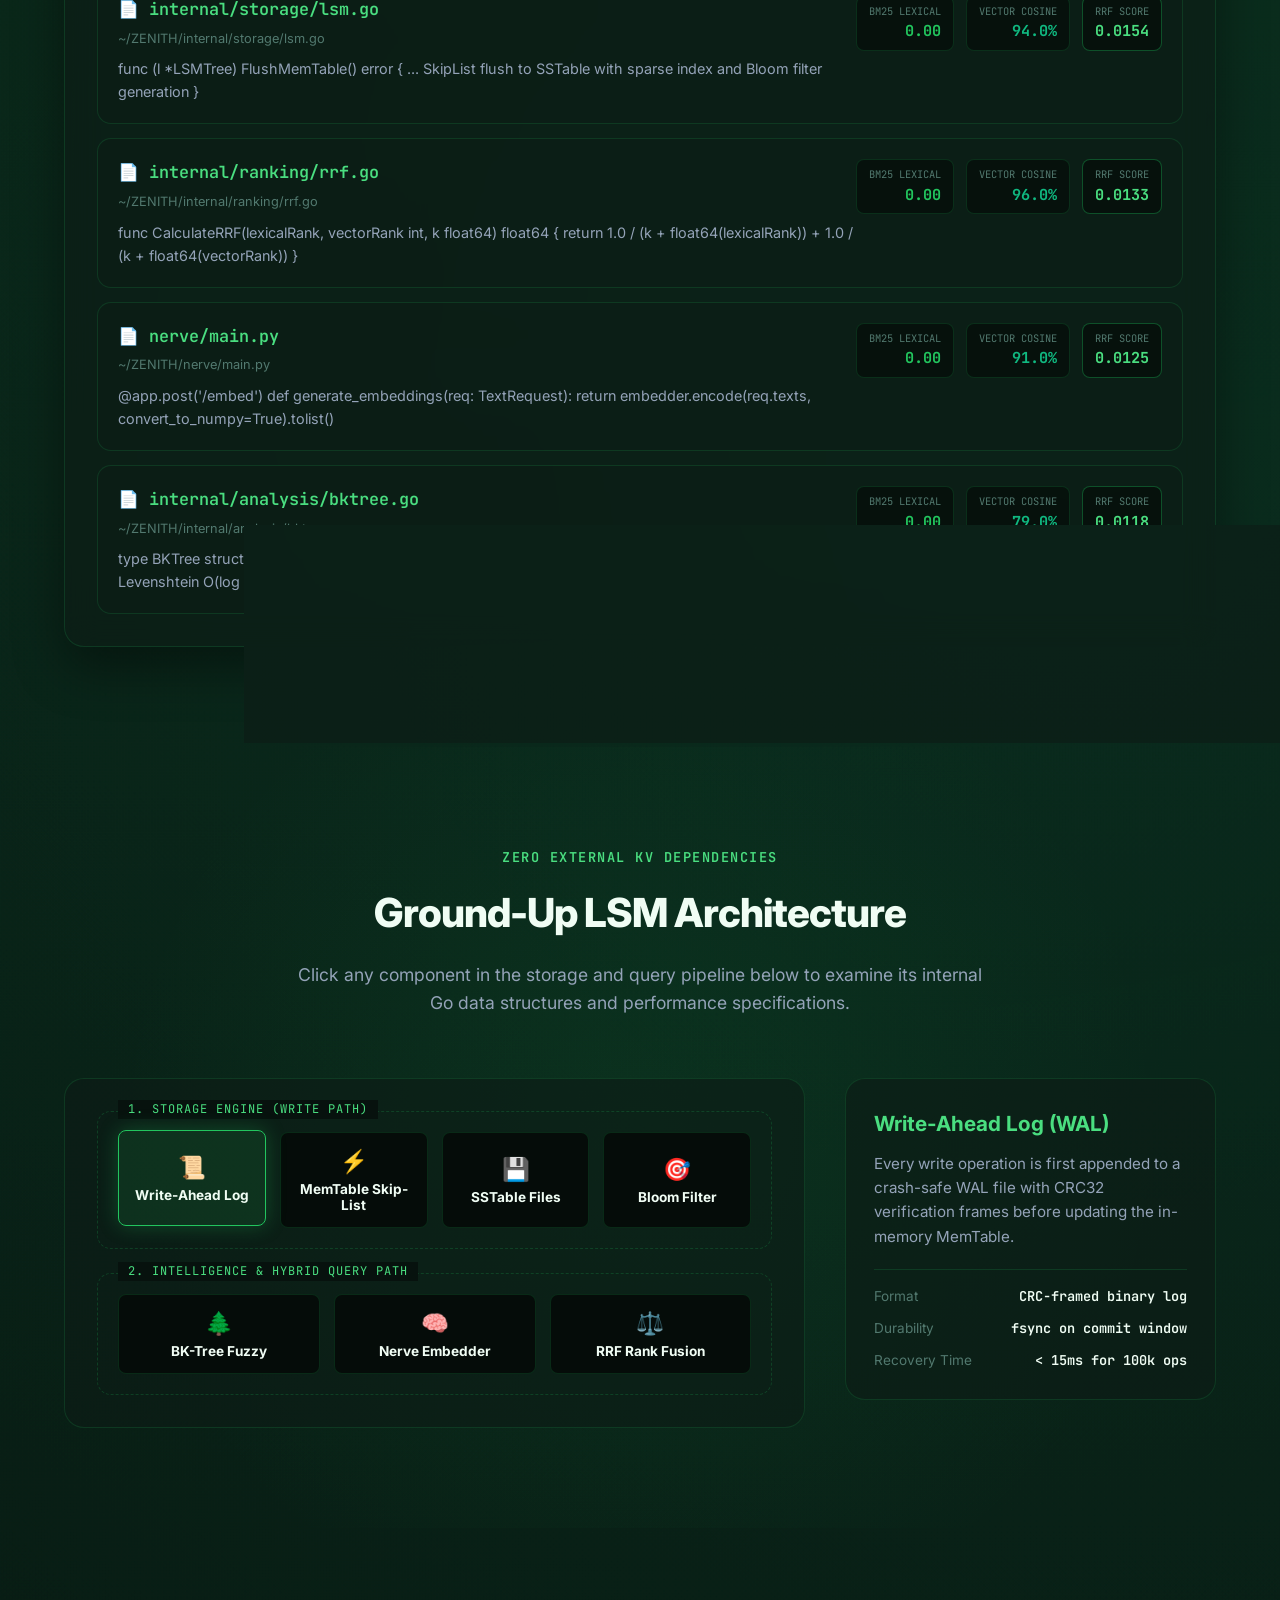
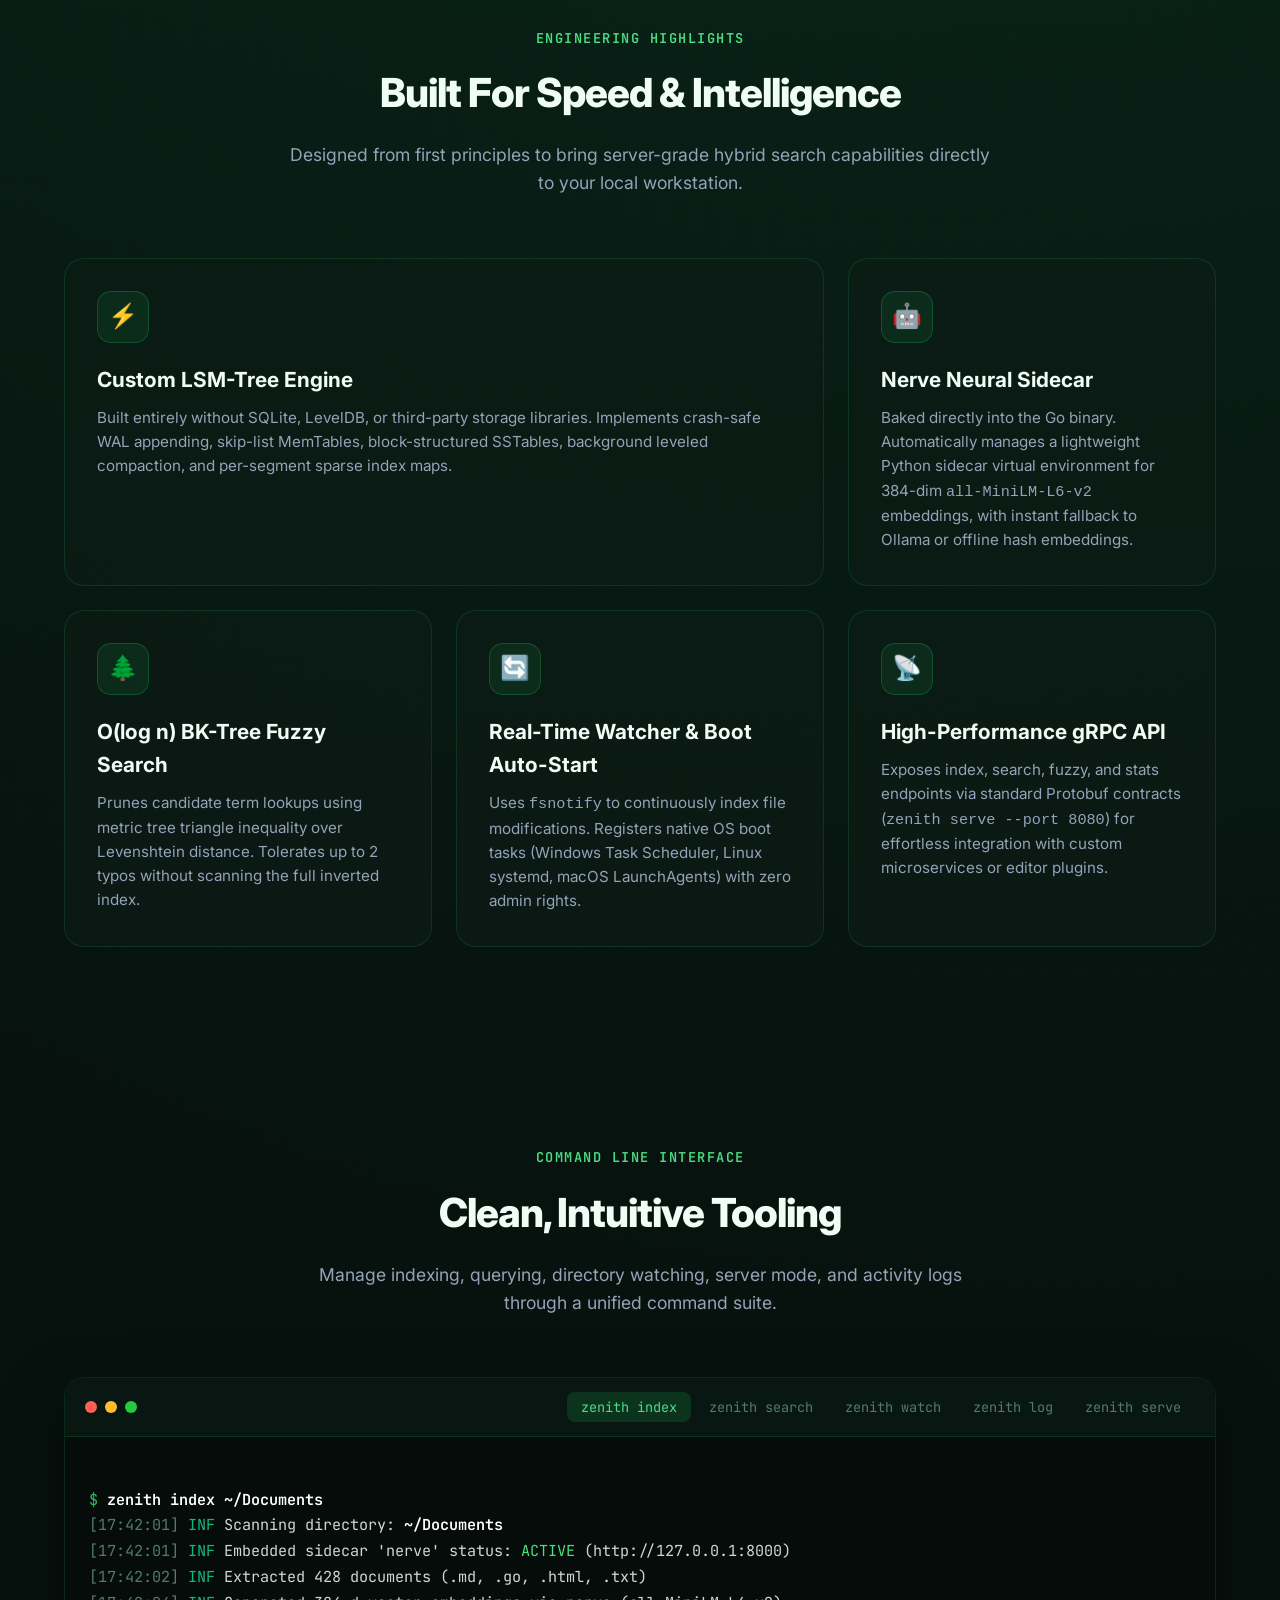
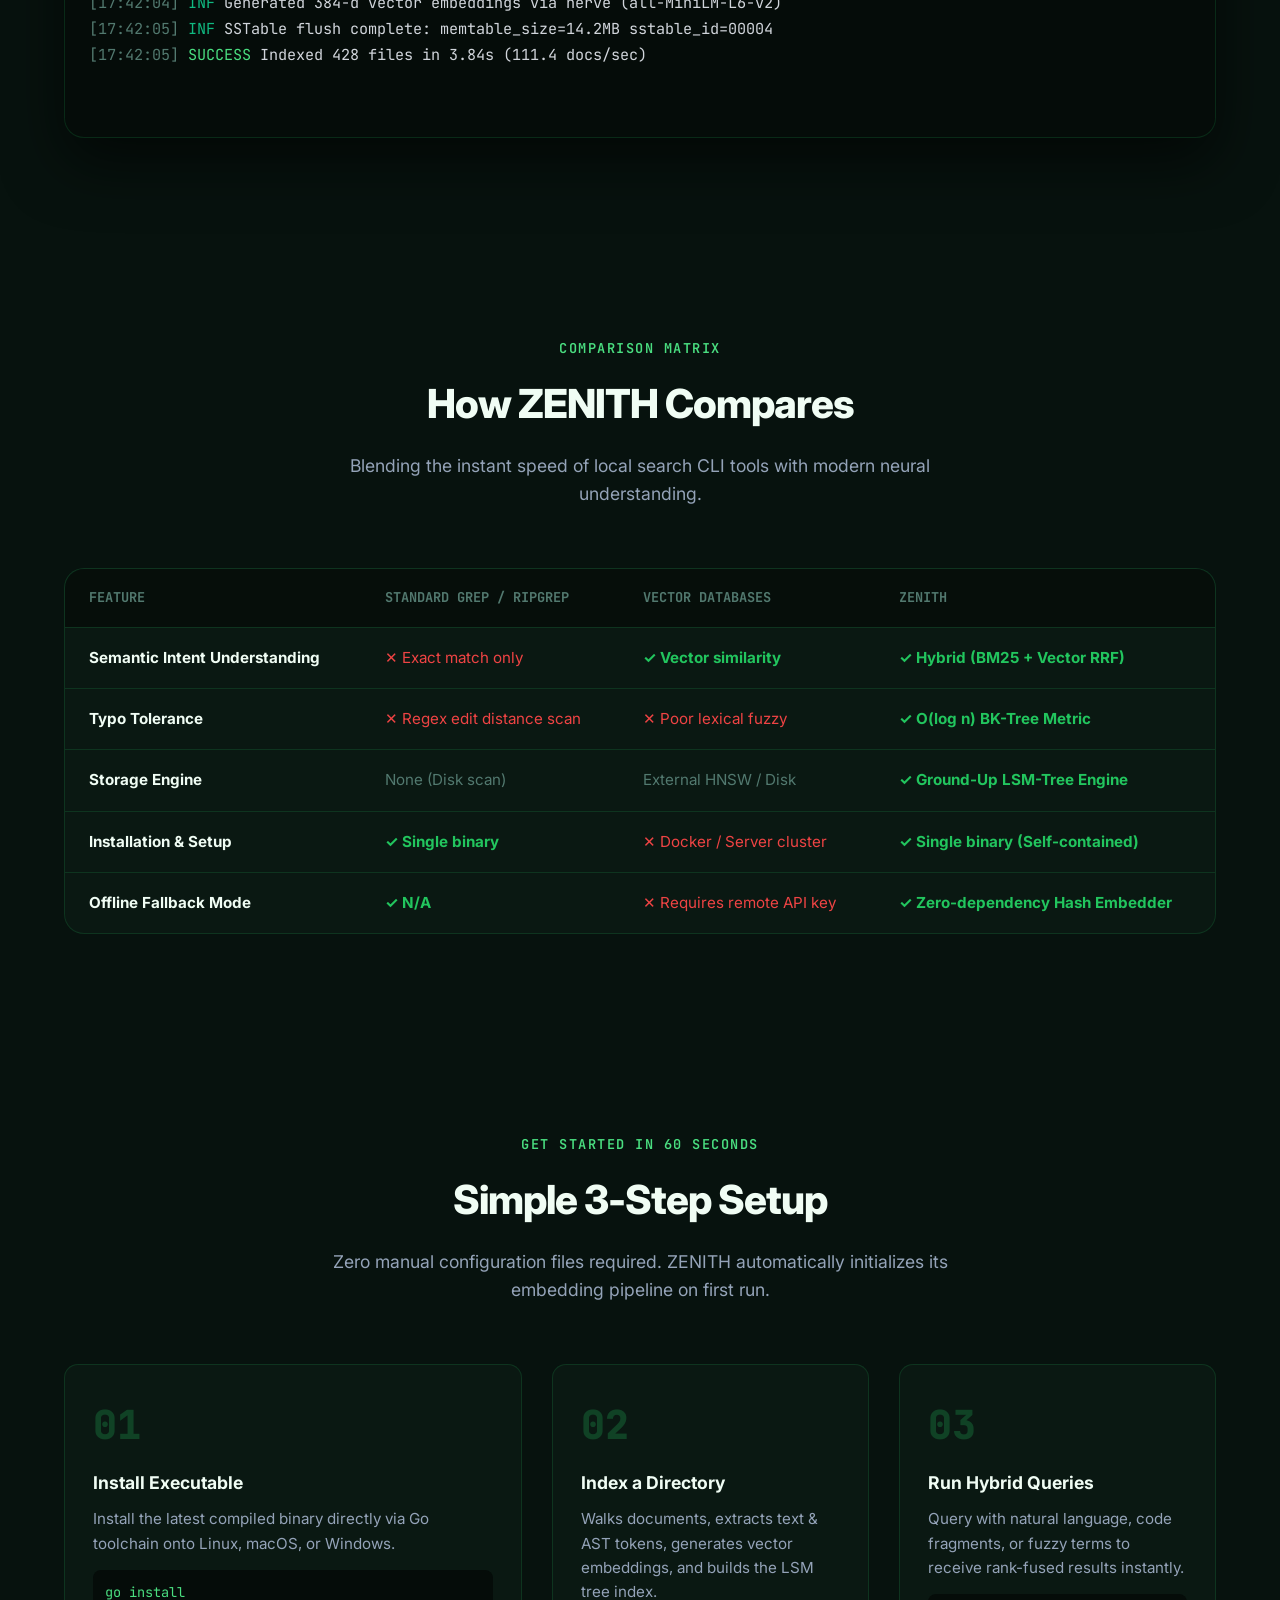
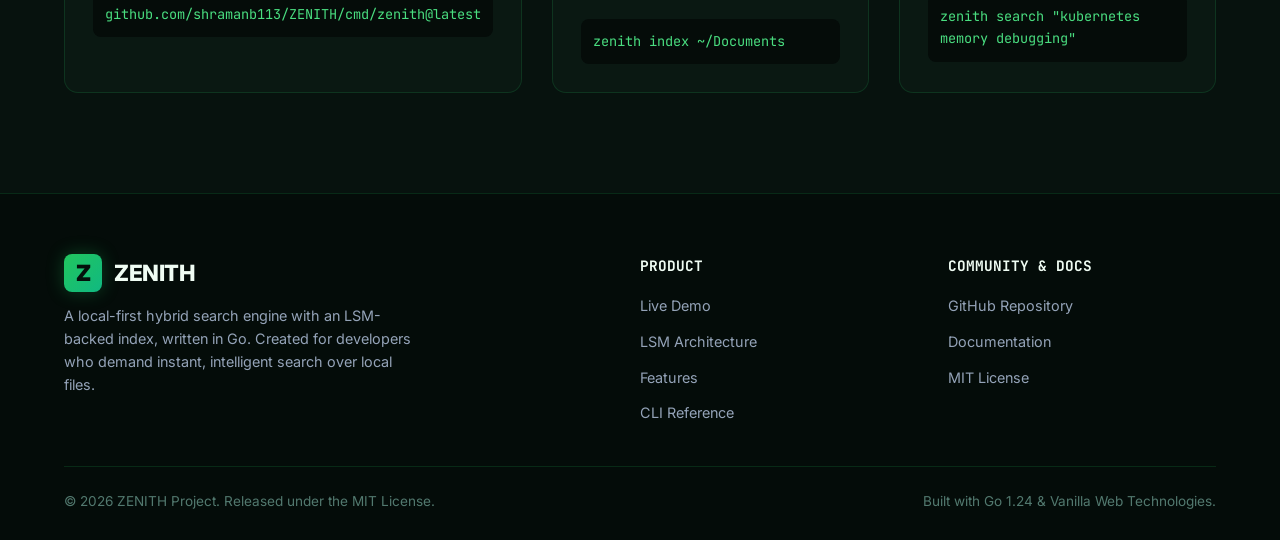
==== commit 616ad363: "Changed Website design" ====
--- a/index.html
+++ b/index.html
@@ -46,6 +46,8 @@
 
   <!-- Hero Section -->
   <section class="hero">
+    <div class="bg-orb orb-1"></div>
+    <div class="bg-orb orb-2"></div>
     <div class="container hero-grid">
       <div class="hero-content">
         <div class="eyebrow">
--- a/styles.css
+++ b/styles.css
@@ -1,28 +1,28 @@
-/* ZENITH Landing Page Design System */
+/* ZENITH Landing Page Design System — Soothing Jade Emerald & Rich Animations */
 @import url('https://fonts.googleapis.com/css2?family=Inter:wght@300;400;500;600;700;800&family=JetBrains+Mono:wght@400;500;600;700&display=swap');
 
 :root {
-  --bg-dark: #07090e;
-  --bg-card: rgba(15, 22, 36, 0.65);
-  --bg-card-hover: rgba(22, 33, 54, 0.85);
-  --bg-elevated: #111927;
-  --bg-terminal: #0b0f19;
-  
-  --border-subtle: rgba(255, 255, 255, 0.08);
-  --border-glow: rgba(0, 242, 255, 0.3);
-  
-  --accent-cyan: #00f2ff;
-  --accent-cyan-glow: rgba(0, 242, 255, 0.25);
-  --accent-purple: #9d4edd;
-  --accent-purple-glow: rgba(157, 78, 221, 0.25);
-  --accent-emerald: #00f5d4;
-  --accent-emerald-glow: rgba(0, 245, 212, 0.2);
-  --accent-amber: #ffb703;
-
-  --text-main: #f0f4fc;
+  --bg-dark: #07120e;
+  --bg-card: rgba(13, 29, 22, 0.65);
+  --bg-card-hover: rgba(18, 40, 30, 0.85);
+  --bg-elevated: #0f2219;
+  --bg-terminal: #050c09;
+
+  --border-subtle: rgba(34, 197, 94, 0.16);
+  --border-glow: rgba(34, 197, 94, 0.35);
+
+  --accent-cyan: #22c55e;
+  --accent-cyan-glow: rgba(34, 197, 94, 0.28);
+  --accent-purple: #10b981;
+  --accent-purple-glow: rgba(16, 185, 129, 0.22);
+  --accent-emerald: #4ade80;
+  --accent-emerald-glow: rgba(74, 222, 128, 0.22);
+  --accent-amber: #f59e0b;
+
+  --text-main: #f0fdf4;
   --text-muted: #94a3b8;
-  --text-dim: #64748b;
-  
+  --text-dim: #52796f;
+
   --font-sans: 'Inter', -apple-system, BlinkMacSystemFont, sans-serif;
   --font-mono: 'JetBrains Mono', monospace;
 
@@ -30,9 +30,9 @@
   --radius-md: 14px;
   --radius-lg: 20px;
   --radius-full: 9999px;
-  
-  --shadow-glow: 0 0 40px rgba(0, 242, 255, 0.12);
-  --transition: all 0.25s cubic-bezier(0.16, 1, 0.3, 1);
+
+  --shadow-glow: 0 0 40px rgba(34, 197, 94, 0.15);
+  --transition: all 0.3s cubic-bezier(0.16, 1, 0.3, 1);
 }
 
 * {
@@ -51,10 +51,45 @@
 
 body {
   line-height: 1.6;
-  background: radial-gradient(circle at 50% 0%, rgba(157, 78, 221, 0.12) 0%, transparent 50%),
-              radial-gradient(circle at 80% 20%, rgba(0, 242, 255, 0.08) 0%, transparent 40%),
+  background: radial-gradient(circle at 50% 0%, rgba(34, 197, 94, 0.12) 0%, transparent 60%),
+              radial-gradient(circle at 85% 30%, rgba(16, 185, 129, 0.1) 0%, transparent 50%),
               var(--bg-dark);
   min-height: 100vh;
+  position: relative;
+}
+
+/* Background Ambient Orbs */
+.bg-orb {
+  position: absolute;
+  border-radius: 50%;
+  filter: blur(100px);
+  pointer-events: none;
+  z-index: 0;
+  opacity: 0.25;
+}
+
+.orb-1 {
+  width: 500px;
+  height: 500px;
+  background: radial-gradient(circle, #22c55e 0%, transparent 70%);
+  top: -100px;
+  left: 15%;
+  animation: floatOrb 14s ease-in-out infinite alternate;
+}
+
+.orb-2 {
+  width: 550px;
+  height: 550px;
+  background: radial-gradient(circle, #10b981 0%, transparent 70%);
+  top: 400px;
+  right: -120px;
+  animation: floatOrb 18s ease-in-out infinite alternate-reverse;
+}
+
+@keyframes floatOrb {
+  0% { transform: translate(0, 0) scale(1); }
+  50% { transform: translate(40px, 50px) scale(1.12); }
+  100% { transform: translate(-30px, 25px) scale(0.92); }
 }
 
 /* Scrollbar */
@@ -65,7 +100,7 @@
   background: var(--bg-dark);
 }
 ::-webkit-scrollbar-thumb {
-  background: rgba(255, 255, 255, 0.15);
+  background: rgba(34, 197, 94, 0.25);
   border-radius: 4px;
 }
 ::-webkit-scrollbar-thumb:hover {
@@ -77,6 +112,8 @@
   max-width: 1200px;
   margin: 0 auto;
   padding: 0 24px;
+  position: relative;
+  z-index: 1;
 }
 
 /* Navbar */
@@ -87,7 +124,7 @@
   right: 0;
   z-index: 1000;
   backdrop-filter: blur(20px);
-  background: rgba(7, 9, 14, 0.75);
+  background: rgba(7, 18, 14, 0.85);
   border-bottom: 1px solid var(--border-subtle);
   transition: var(--transition);
 }
@@ -111,24 +148,30 @@
 }
 
 .logo-icon {
-  width: 36px;
-  height: 36px;
+  width: 38px;
+  height: 38px;
   background: linear-gradient(135deg, var(--accent-cyan), var(--accent-purple));
   border-radius: var(--radius-sm);
   display: flex;
   align-items: center;
   justify-content: center;
   font-weight: 900;
-  color: #000;
-  box-shadow: 0 0 15px var(--accent-cyan-glow);
+  color: #04100b;
+  box-shadow: 0 0 18px var(--accent-cyan-glow);
+  transition: var(--transition);
+}
+
+.logo-brand:hover .logo-icon {
+  transform: rotate(6deg) scale(1.05);
+  box-shadow: 0 0 25px rgba(34, 197, 94, 0.5);
 }
 
 .logo-badge {
   font-size: 0.65rem;
   padding: 2px 8px;
-  background: rgba(0, 242, 255, 0.1);
+  background: rgba(34, 197, 94, 0.12);
   color: var(--accent-cyan);
-  border: 1px solid rgba(0, 242, 255, 0.3);
+  border: 1px solid rgba(34, 197, 94, 0.3);
   border-radius: var(--radius-full);
   text-transform: uppercase;
   letter-spacing: 1px;
@@ -146,10 +189,27 @@
   font-size: 0.95rem;
   font-weight: 500;
   transition: var(--transition);
+  position: relative;
+}
+
+.nav-link::after {
+  content: '';
+  position: absolute;
+  bottom: -4px;
+  left: 0;
+  width: 0%;
+  height: 2px;
+  background: var(--accent-cyan);
+  border-radius: 2px;
+  transition: width 0.3s ease;
 }
 
 .nav-link:hover {
   color: var(--accent-cyan);
+}
+
+.nav-link:hover::after {
+  width: 100%;
 }
 
 .nav-actions {
@@ -163,7 +223,7 @@
   display: inline-flex;
   align-items: center;
   gap: 8px;
-  padding: 10px 20px;
+  padding: 10px 22px;
   border-radius: var(--radius-sm);
   font-size: 0.95rem;
   font-weight: 600;
@@ -171,29 +231,53 @@
   cursor: pointer;
   transition: var(--transition);
   border: none;
+  position: relative;
+  overflow: hidden;
 }
 
 .btn-primary {
-  background: linear-gradient(135deg, var(--accent-cyan), #00b4d8);
-  color: #040914;
-  box-shadow: 0 4px 20px var(--accent-cyan-glow);
+  background: linear-gradient(135deg, #22c55e 0%, #16a34a 100%);
+  color: #04100b;
+  font-weight: 700;
+  box-shadow: 0 4px 20px rgba(34, 197, 94, 0.3);
+}
+
+.btn-primary::after {
+  content: '';
+  position: absolute;
+  top: -50%;
+  left: -50%;
+  width: 200%;
+  height: 200%;
+  background: linear-gradient(
+    60deg,
+    transparent 30%,
+    rgba(255, 255, 255, 0.35) 50%,
+    transparent 70%
+  );
+  transform: rotate(30deg) translateY(-100%);
+  transition: transform 0.6s ease;
+}
+
+.btn-primary:hover::after {
+  transform: rotate(30deg) translateY(100%);
 }
 
 .btn-primary:hover {
   transform: translateY(-2px);
-  box-shadow: 0 6px 28px rgba(0, 242, 255, 0.4);
+  box-shadow: 0 8px 30px rgba(34, 197, 94, 0.45);
 }
 
 .btn-secondary {
-  background: rgba(255, 255, 255, 0.05);
+  background: rgba(255, 255, 255, 0.04);
   color: var(--text-main);
   border: 1px solid var(--border-subtle);
   backdrop-filter: blur(10px);
 }
 
 .btn-secondary:hover {
-  background: rgba(255, 255, 255, 0.1);
-  border-color: rgba(255, 255, 255, 0.2);
+  background: rgba(34, 197, 94, 0.1);
+  border-color: rgba(34, 197, 94, 0.4);
   transform: translateY(-2px);
 }
 
@@ -216,10 +300,10 @@
   align-items: center;
   gap: 8px;
   padding: 6px 16px;
-  background: rgba(157, 78, 221, 0.1);
-  border: 1px solid rgba(157, 78, 221, 0.3);
+  background: rgba(34, 197, 94, 0.1);
+  border: 1px solid rgba(34, 197, 94, 0.3);
   border-radius: var(--radius-full);
-  color: #d8b4fe;
+  color: #4ade80;
   font-size: 0.85rem;
   font-weight: 600;
   margin-bottom: 24px;
@@ -228,15 +312,15 @@
 .eyebrow-dot {
   width: 8px;
   height: 8px;
-  background: var(--accent-emerald);
+  background: var(--accent-cyan);
   border-radius: 50%;
-  box-shadow: 0 0 10px var(--accent-emerald);
+  box-shadow: 0 0 10px var(--accent-cyan);
   animation: pulse 2s infinite;
 }
 
 @keyframes pulse {
   0% { opacity: 1; transform: scale(1); }
-  50% { opacity: 0.4; transform: scale(1.2); }
+  50% { opacity: 0.4; transform: scale(1.3); }
   100% { opacity: 1; transform: scale(1); }
 }
 
@@ -249,7 +333,7 @@
 }
 
 .gradient-text {
-  background: linear-gradient(135deg, #ffffff 0%, var(--accent-cyan) 50%, var(--accent-purple) 100%);
+  background: linear-gradient(135deg, #ffffff 0%, #4ade80 45%, #10b981 100%);
   -webkit-background-clip: text;
   -webkit-text-fill-color: transparent;
 }
@@ -272,9 +356,15 @@
   justify-content: space-between;
   font-family: var(--font-mono);
   font-size: 0.95rem;
-  color: var(--accent-cyan);
+  color: var(--accent-emerald);
   margin-bottom: 36px;
   box-shadow: inset 0 2px 6px rgba(0, 0, 0, 0.5);
+  transition: var(--transition);
+}
+
+.install-widget:hover {
+  border-color: rgba(34, 197, 94, 0.4);
+  box-shadow: 0 0 15px rgba(34, 197, 94, 0.2);
 }
 
 .install-cmd {
@@ -292,7 +382,7 @@
   background: rgba(255, 255, 255, 0.08);
   border: none;
   color: var(--text-muted);
-  padding: 6px 12px;
+  padding: 6px 14px;
   border-radius: var(--radius-sm);
   cursor: pointer;
   transition: var(--transition);
@@ -305,7 +395,7 @@
 
 .copy-btn:hover {
   background: var(--accent-cyan);
-  color: #000;
+  color: #04100b;
 }
 
 .hero-stats {
@@ -345,6 +435,13 @@
   box-shadow: var(--shadow-glow);
   position: relative;
   overflow: hidden;
+  animation: floatHero 6s ease-in-out infinite;
+}
+
+@keyframes floatHero {
+  0% { transform: translateY(0px); }
+  50% { transform: translateY(-12px); }
+  100% { transform: translateY(0px); }
 }
 
 .hero-card::before {
@@ -354,7 +451,7 @@
   left: 0;
   right: 0;
   height: 2px;
-  background: linear-gradient(90deg, transparent, var(--accent-cyan), var(--accent-purple), transparent);
+  background: linear-gradient(90deg, transparent, var(--accent-emerald), var(--accent-purple), transparent);
 }
 
 .hero-img {
@@ -373,7 +470,7 @@
 }
 
 .section-tag {
-  color: var(--accent-cyan);
+  color: var(--accent-emerald);
   font-family: var(--font-mono);
   font-size: 0.85rem;
   font-weight: 600;
@@ -408,6 +505,12 @@
   padding: 32px;
   backdrop-filter: blur(16px);
   box-shadow: 0 20px 50px rgba(0, 0, 0, 0.4);
+  transition: var(--transition);
+}
+
+.simulator-box:hover {
+  border-color: rgba(34, 197, 94, 0.3);
+  box-shadow: 0 25px 60px rgba(34, 197, 94, 0.12);
 }
 
 .search-input-wrapper {
@@ -428,7 +531,7 @@
   width: 100%;
   padding: 18px 20px 18px 54px;
   background: var(--bg-terminal);
-  border: 1px solid rgba(0, 242, 255, 0.2);
+  border: 1px solid rgba(34, 197, 94, 0.25);
   border-radius: var(--radius-md);
   color: #fff;
   font-family: var(--font-sans);
@@ -473,9 +576,11 @@
 }
 
 .chip:hover, .chip.active {
-  background: rgba(0, 242, 255, 0.12);
+  background: rgba(34, 197, 94, 0.16);
   border-color: var(--accent-cyan);
-  color: var(--accent-cyan);
+  color: var(--accent-emerald);
+  box-shadow: 0 0 12px rgba(34, 197, 94, 0.2);
+  transform: translateY(-1px);
 }
 
 .mode-selector {
@@ -500,8 +605,9 @@
 }
 
 .mode-btn.active {
-  background: var(--accent-purple);
-  color: #fff;
+  background: linear-gradient(135deg, var(--accent-cyan), var(--accent-purple));
+  color: #04100b;
+  font-weight: 700;
 }
 
 .sim-results-grid {
@@ -511,7 +617,7 @@
 }
 
 .result-card {
-  background: rgba(17, 25, 39, 0.6);
+  background: rgba(13, 29, 22, 0.6);
   border: 1px solid var(--border-subtle);
   border-radius: var(--radius-md);
   padding: 20px;
@@ -519,12 +625,18 @@
   justify-content: space-between;
   align-items: flex-start;
   transition: var(--transition);
+  animation: slideUpFade 0.4s cubic-bezier(0.16, 1, 0.3, 1);
+}
+
+@keyframes slideUpFade {
+  0% { opacity: 0; transform: translateY(10px); }
+  100% { opacity: 1; transform: translateY(0); }
 }
 
 .result-card:hover {
-  border-color: rgba(0, 242, 255, 0.3);
-  transform: translateX(4px);
-  background: rgba(22, 33, 54, 0.7);
+  border-color: rgba(34, 197, 94, 0.35);
+  transform: translateX(6px);
+  background: rgba(18, 40, 30, 0.85);
 }
 
 .result-main {
@@ -534,7 +646,7 @@
 .result-title {
   font-size: 1.05rem;
   font-weight: 600;
-  color: var(--accent-cyan);
+  color: var(--accent-emerald);
   margin-bottom: 6px;
   display: flex;
   align-items: center;
@@ -554,7 +666,7 @@
 }
 
 .result-snippet mark {
-  background: rgba(0, 242, 255, 0.2);
+  background: rgba(34, 197, 94, 0.22);
   color: #fff;
   padding: 0 4px;
   border-radius: 2px;
@@ -571,7 +683,7 @@
   flex-direction: column;
   align-items: flex-end;
   padding: 6px 12px;
-  background: rgba(0, 0, 0, 0.3);
+  background: rgba(0, 0, 0, 0.4);
   border-radius: var(--radius-sm);
   border: 1px solid var(--border-subtle);
   font-family: var(--font-mono);
@@ -590,7 +702,7 @@
 
 .score-rrf {
   color: var(--accent-emerald);
-  border-color: rgba(0, 245, 212, 0.3);
+  border-color: rgba(34, 197, 94, 0.35);
 }
 
 .score-bm25 {
@@ -598,13 +710,13 @@
 }
 
 .score-vector {
-  color: #d8b4fe;
+  color: var(--accent-purple);
 }
 
 /* Architecture Section */
 .arch-section {
   padding: 100px 0;
-  background: radial-gradient(circle at 50% 50%, rgba(0, 242, 255, 0.05) 0%, transparent 70%);
+  background: radial-gradient(circle at 50% 50%, rgba(34, 197, 94, 0.08) 0%, transparent 70%);
 }
 
 .arch-visualizer {
@@ -625,7 +737,7 @@
 }
 
 .pipeline-group {
-  border: 1px dashed rgba(255, 255, 255, 0.12);
+  border: 1px dashed rgba(34, 197, 94, 0.2);
   border-radius: var(--radius-md);
   padding: 20px;
   position: relative;
@@ -639,7 +751,7 @@
   padding: 0 10px;
   font-size: 0.75rem;
   font-family: var(--font-mono);
-  color: var(--accent-cyan);
+  color: var(--accent-emerald);
   text-transform: uppercase;
   letter-spacing: 1px;
 }
@@ -666,14 +778,20 @@
 
 .arch-node:hover, .arch-node.active {
   border-color: var(--accent-cyan);
-  box-shadow: 0 0 15px var(--accent-cyan-glow);
-  background: rgba(0, 242, 255, 0.08);
+  box-shadow: 0 0 20px var(--accent-cyan-glow);
+  background: rgba(34, 197, 94, 0.12);
+  transform: translateY(-2px);
 }
 
 .node-icon {
   font-size: 1.4rem;
   margin-bottom: 6px;
   color: var(--accent-cyan);
+  transition: var(--transition);
+}
+
+.arch-node:hover .node-icon {
+  transform: scale(1.15);
 }
 
 .node-title {
@@ -689,12 +807,13 @@
   padding: 28px;
   position: sticky;
   top: 100px;
+  transition: var(--transition);
 }
 
 .detail-title {
   font-size: 1.3rem;
   font-weight: 700;
-  color: var(--accent-cyan);
+  color: var(--accent-emerald);
   margin-bottom: 12px;
   display: flex;
   align-items: center;
@@ -755,9 +874,9 @@
 }
 
 .bento-card:hover {
-  border-color: rgba(255, 255, 255, 0.2);
-  transform: translateY(-4px);
-  box-shadow: 0 12px 30px rgba(0, 0, 0, 0.3);
+  border-color: rgba(34, 197, 94, 0.4);
+  transform: translateY(-6px) scale(1.01);
+  box-shadow: 0 16px 40px rgba(34, 197, 94, 0.15);
 }
 
 .bento-card.span-2 {
@@ -765,9 +884,10 @@
 }
 
 .card-icon {
-  width: 48px;
-  height: 48px;
-  background: rgba(0, 242, 255, 0.1);
+  width: 52px;
+  height: 52px;
+  background: rgba(34, 197, 94, 0.1);
+  border: 1px solid rgba(34, 197, 94, 0.25);
   border-radius: var(--radius-md);
   display: flex;
   align-items: center;
@@ -775,6 +895,13 @@
   font-size: 1.5rem;
   color: var(--accent-cyan);
   margin-bottom: 20px;
+  transition: var(--transition);
+}
+
+.bento-card:hover .card-icon {
+  transform: scale(1.1) rotate(5deg);
+  background: rgba(34, 197, 94, 0.2);
+  box-shadow: 0 0 20px rgba(34, 197, 94, 0.3);
 }
 
 .card-title {
@@ -799,10 +926,16 @@
   border-radius: var(--radius-lg);
   overflow: hidden;
   box-shadow: 0 24px 60px rgba(0, 0, 0, 0.6);
+  transition: var(--transition);
+}
+
+.terminal-window:hover {
+  border-color: rgba(34, 197, 94, 0.35);
+  box-shadow: 0 28px 70px rgba(34, 197, 94, 0.15);
 }
 
 .terminal-header {
-  background: #121824;
+  background: #081711;
   padding: 14px 20px;
   display: flex;
   align-items: center;
@@ -842,8 +975,8 @@
 }
 
 .cli-tab.active {
-  background: rgba(0, 242, 255, 0.15);
-  color: var(--accent-cyan);
+  background: rgba(34, 197, 94, 0.16);
+  color: var(--accent-emerald);
 }
 
 .terminal-body {
@@ -856,7 +989,10 @@
   white-space: pre-wrap;
 }
 
-.t-prompt { color: var(--accent-cyan); }
+.t-prompt {
+  color: var(--accent-cyan);
+}
+
 .t-cmd { color: #fff; font-weight: 600; }
 .t-info { color: var(--accent-purple); }
 .t-success { color: var(--accent-emerald); }
@@ -901,7 +1037,7 @@
   border-bottom: none;
 }
 
-.check { color: var(--accent-emerald); font-weight: bold; }
+.check { color: var(--accent-cyan); font-weight: bold; }
 .cross { color: #ef4444; }
 
 /* Quickstart Section */
@@ -921,13 +1057,19 @@
   border-radius: var(--radius-md);
   padding: 28px;
   position: relative;
+  transition: var(--transition);
+}
+
+.step-card:hover {
+  border-color: rgba(34, 197, 94, 0.35);
+  transform: translateY(-4px);
 }
 
 .step-number {
   font-family: var(--font-mono);
   font-size: 2.5rem;
   font-weight: 800;
-  color: rgba(0, 242, 255, 0.2);
+  color: rgba(34, 197, 94, 0.25);
   margin-bottom: 12px;
 }
 
@@ -943,7 +1085,7 @@
   border-radius: var(--radius-sm);
   font-family: var(--font-mono);
   font-size: 0.85rem;
-  color: var(--accent-cyan);
+  color: var(--accent-emerald);
   margin-top: 14px;
   overflow-x: auto;
 }
@@ -952,7 +1094,7 @@
 footer {
   border-top: 1px solid var(--border-subtle);
   padding: 60px 0 30px;
-  background: #04060a;
+  background: #040c09;
 }
 
 .footer-grid {
@@ -1050,7 +1192,7 @@
     top: 72px;
     left: 0;
     right: 0;
-    background: rgba(7, 9, 14, 0.95);
+    background: rgba(7, 18, 14, 0.95);
     backdrop-filter: blur(20px);
     border-bottom: 1px solid var(--border-subtle);
     padding: 20px 24px;
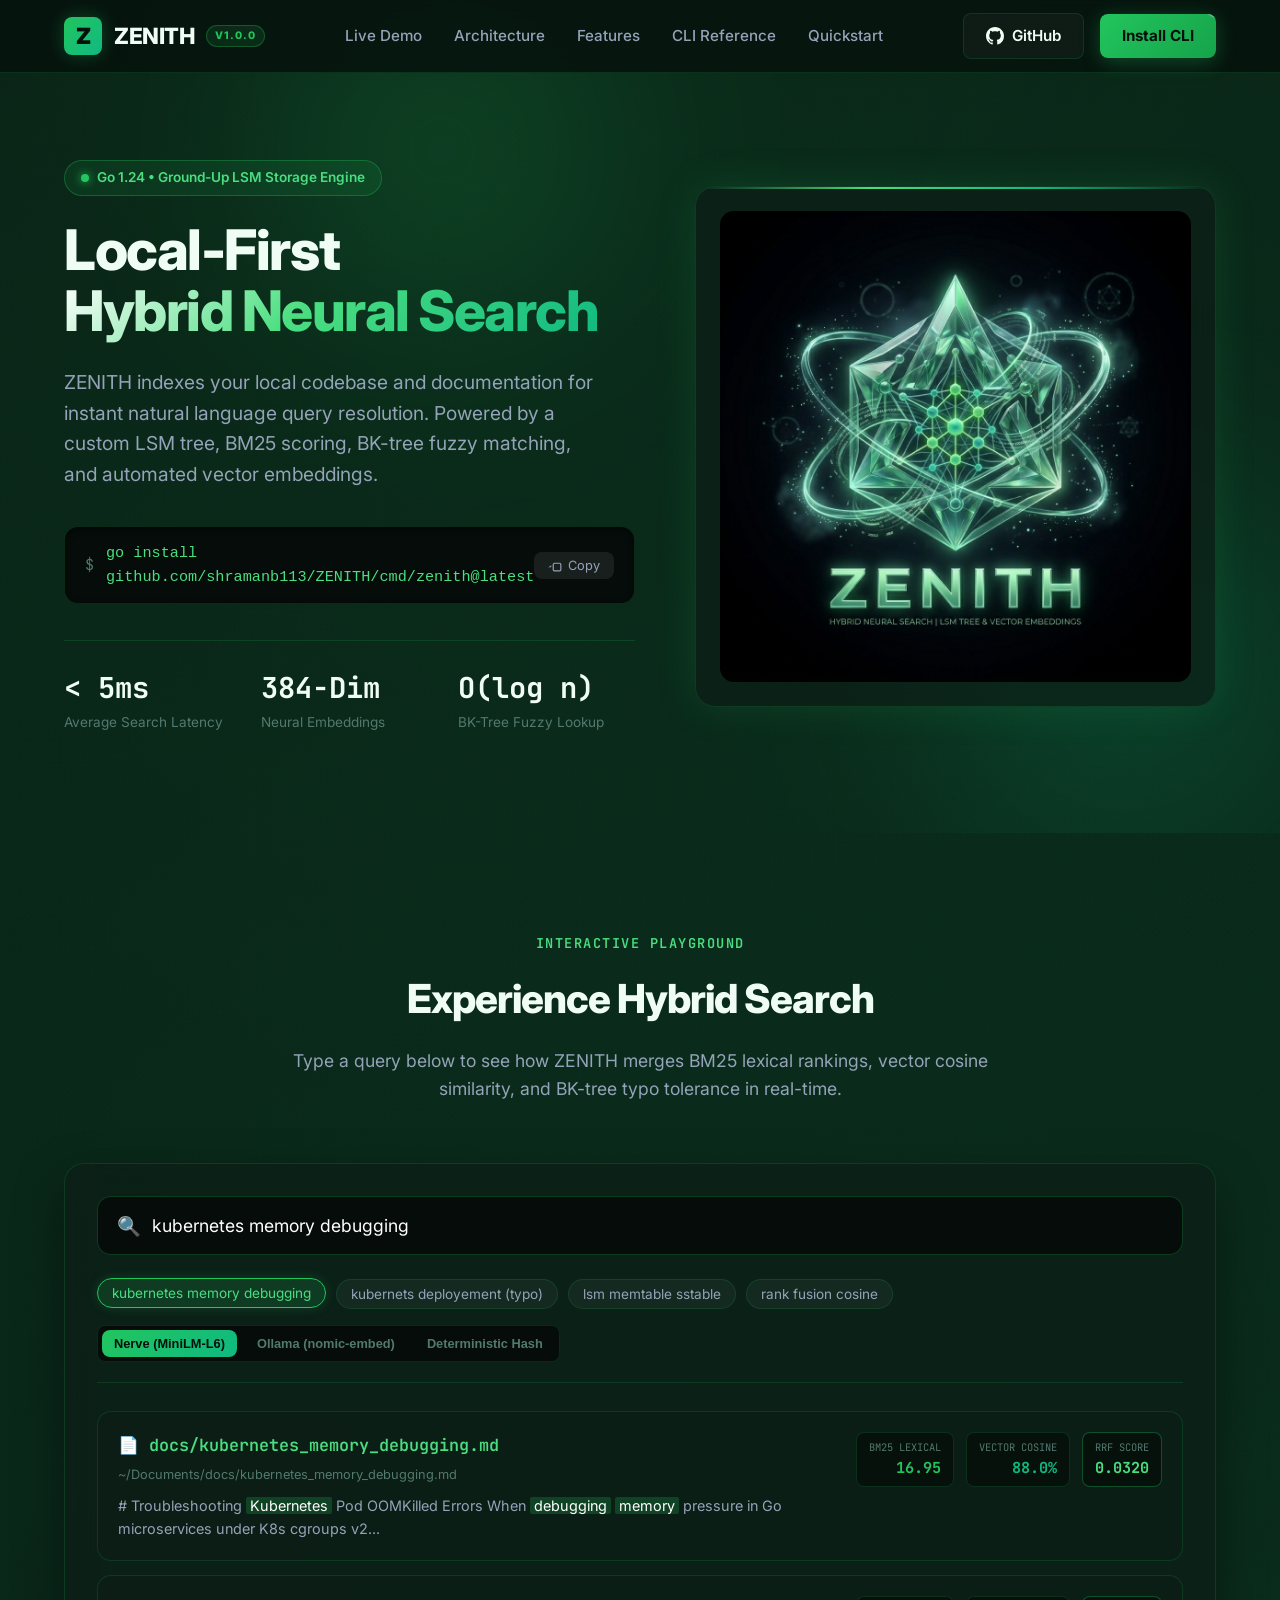
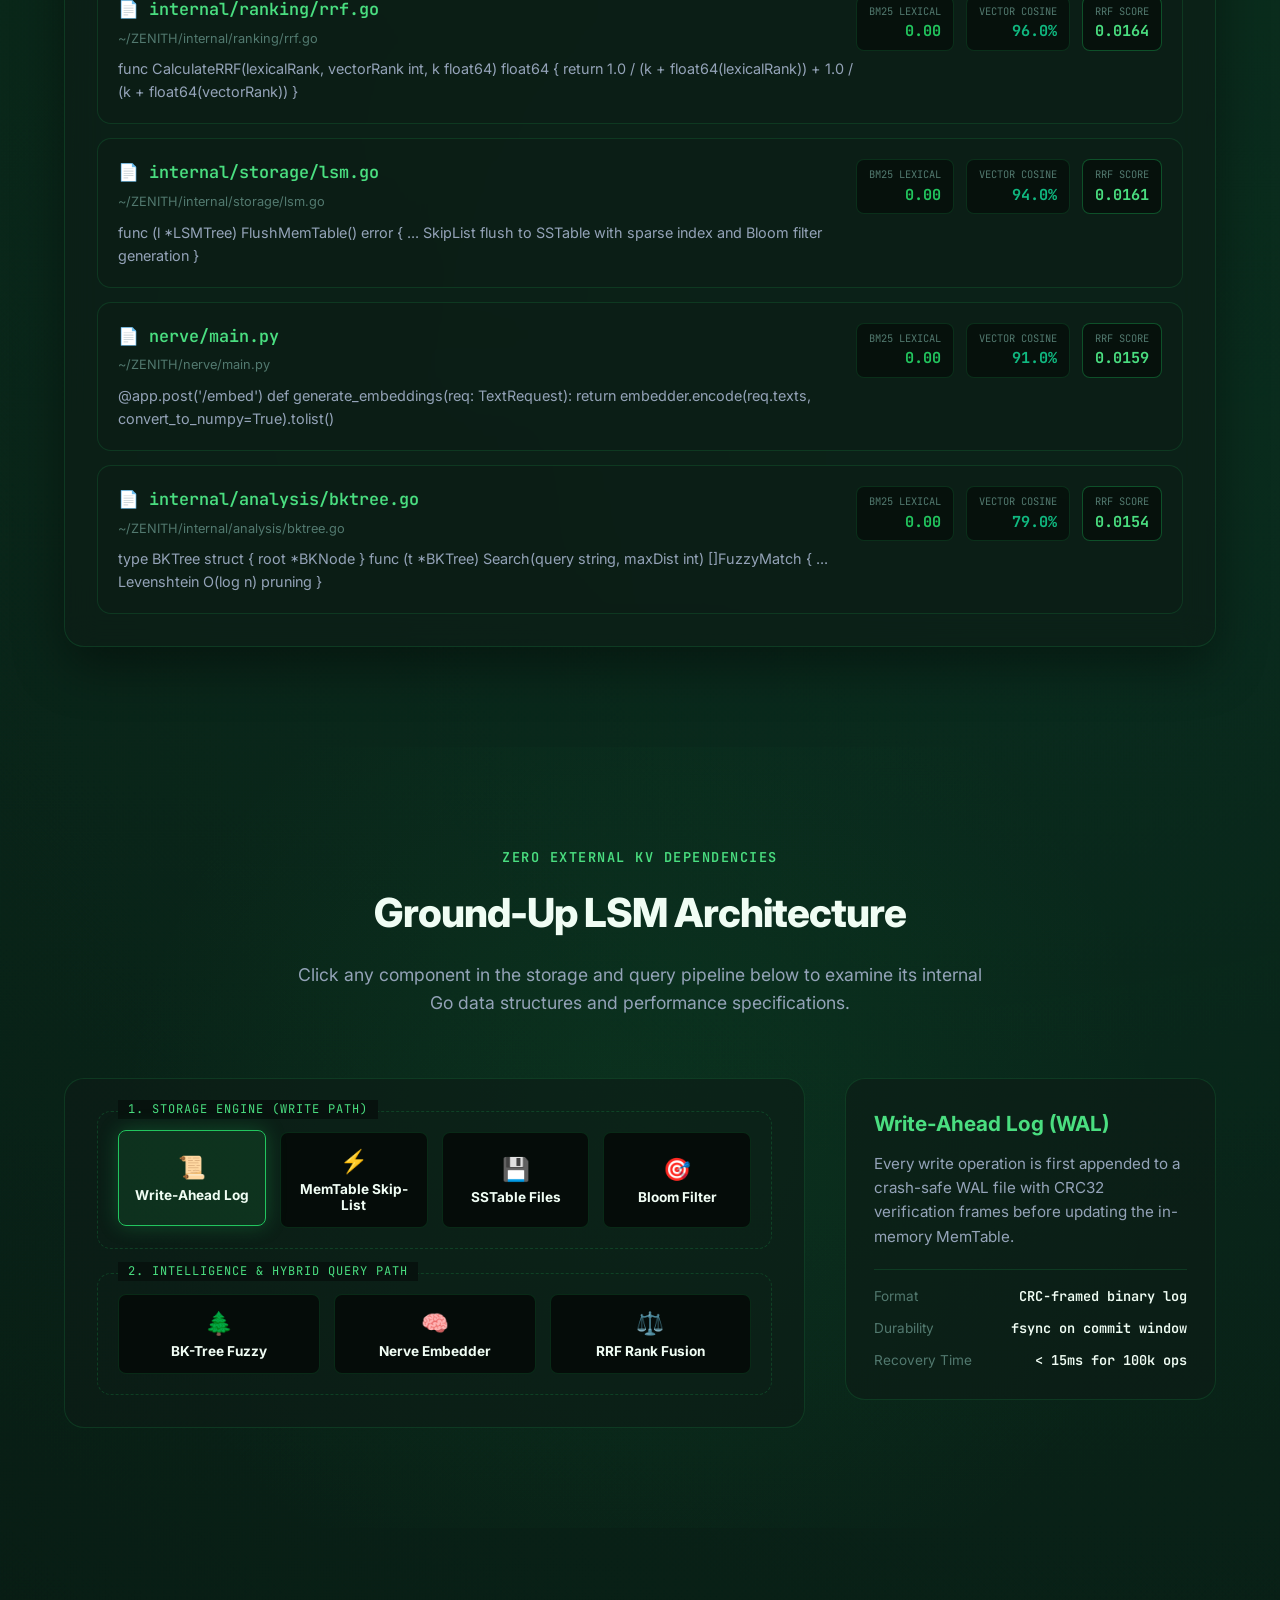
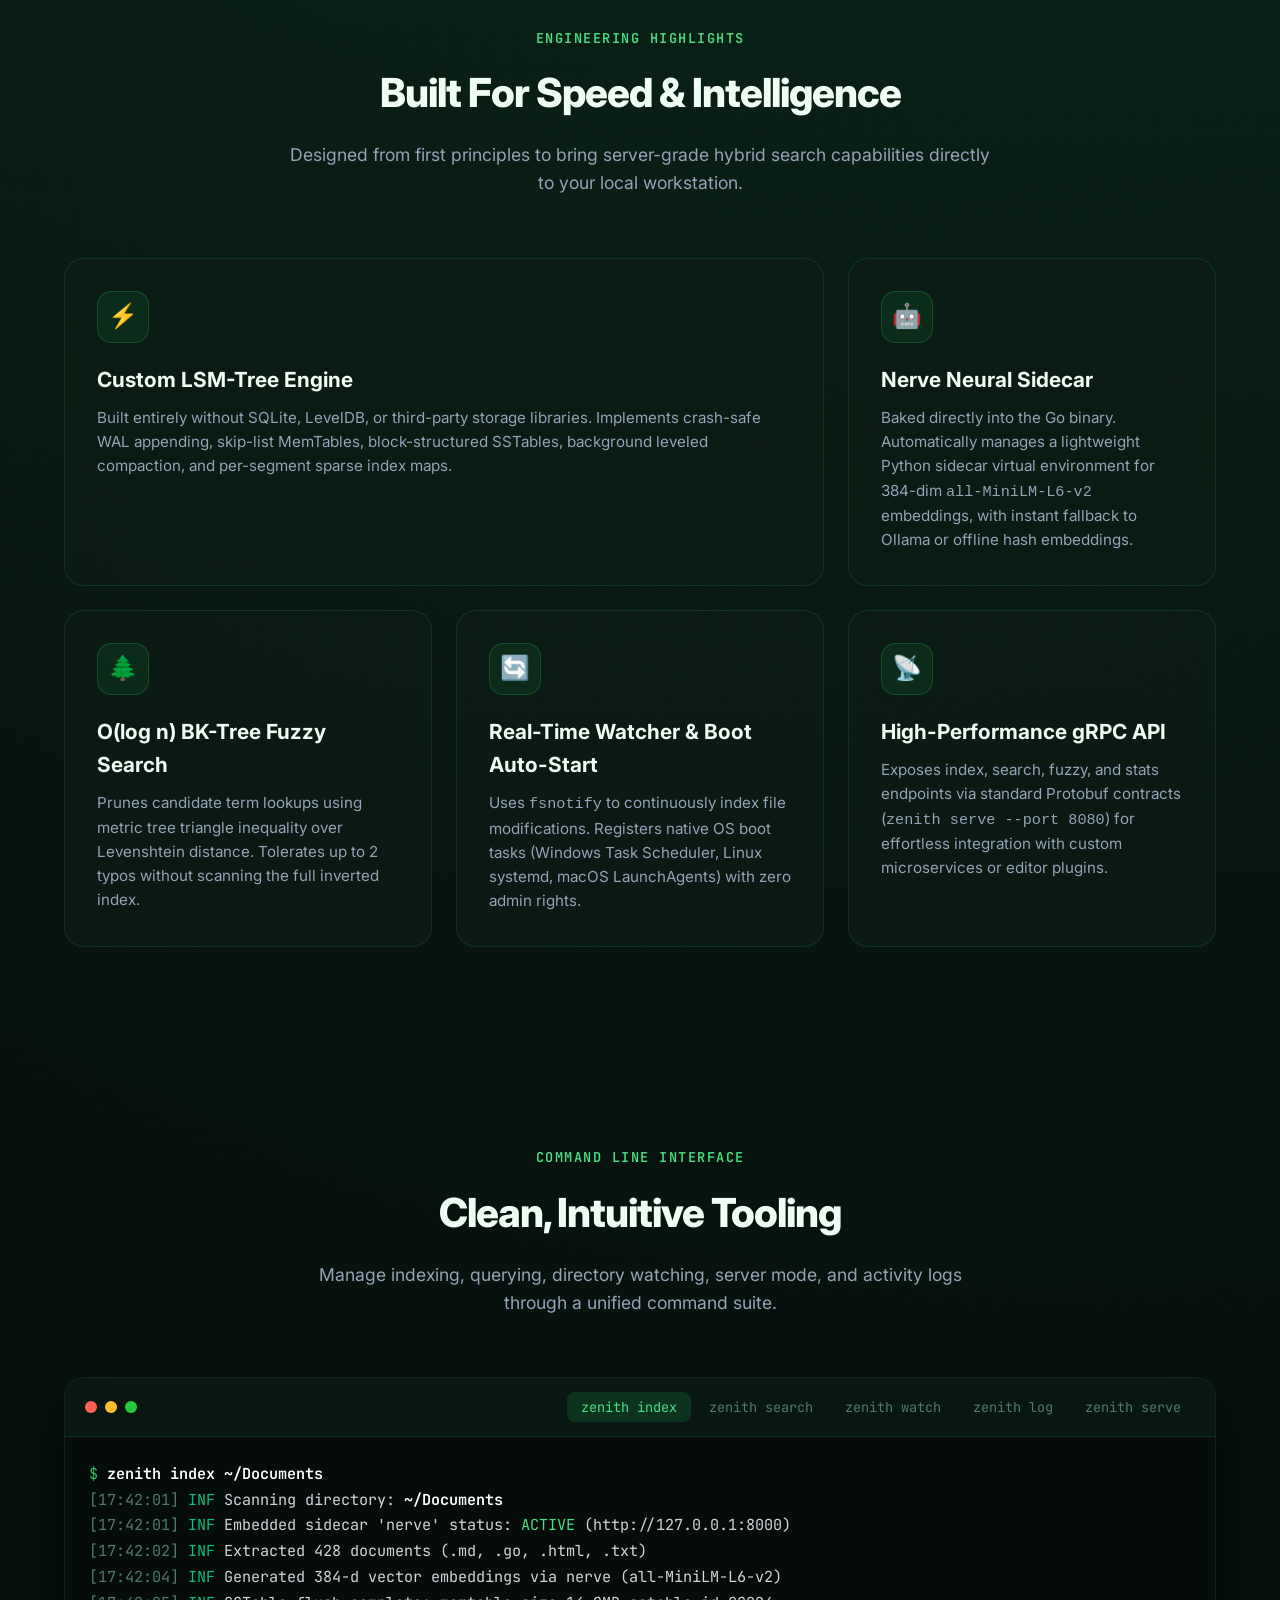
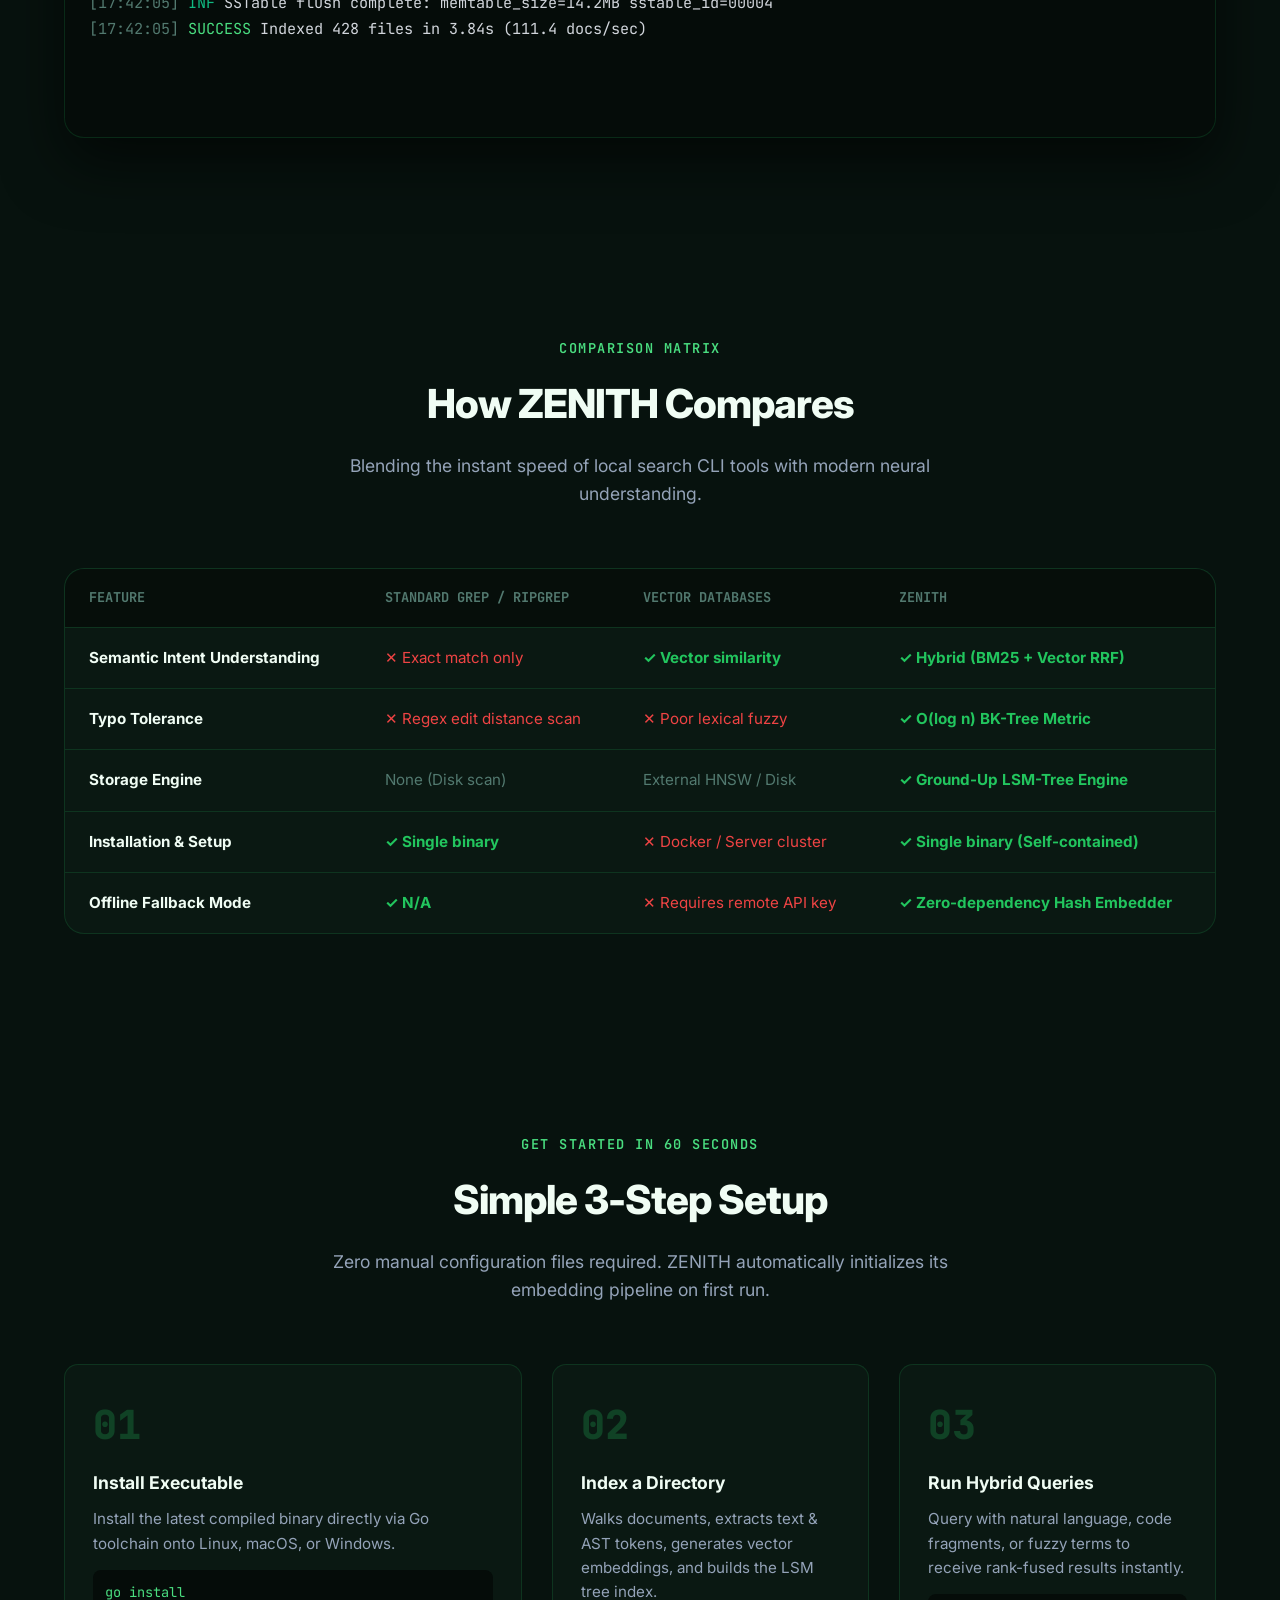
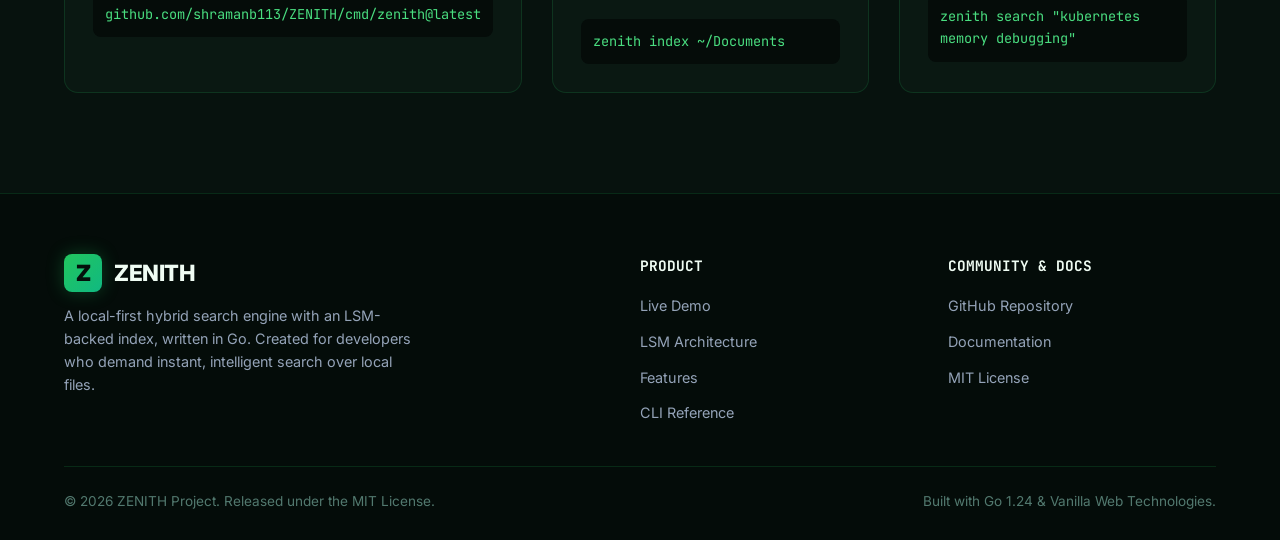
==== commit 85f188cb: "bug fixes" ====
--- a/index.html
+++ b/index.html
@@ -7,6 +7,9 @@
   <meta name="description" content="A local-first hybrid search engine with an LSM-backed index, written in Go. Combines BM25 lexical search, BK-tree fuzzy matching, and neural vector embeddings.">
   <meta property="og:title" content="ZENITH — Local-First Hybrid Neural Search Engine">
   <meta property="og:description" content="Fast, private local directory indexing and hybrid semantic search powered by Go, LSM trees, and neural sidecar embeddings.">
+  <link rel="preconnect" href="https://fonts.googleapis.com">
+  <link rel="preconnect" href="https://fonts.gstatic.com" crossorigin>
+  <link href="https://fonts.googleapis.com/css2?family=Inter:wght@300;400;500;600;700;800&family=JetBrains+Mono:wght@400;500;600;700&display=swap" rel="stylesheet">
   <link rel="stylesheet" href="styles.css">
 </head>
 <body>
@@ -276,24 +279,16 @@
             <span class="dot dot-green"></span>
           </div>
 
-          <div class="cli-tabs">
-            <button class="cli-tab active" data-cmd="index">zenith index</button>
-            <button class="cli-tab" data-cmd="search">zenith search</button>
-            <button class="cli-tab" data-cmd="watch">zenith watch</button>
-            <button class="cli-tab" data-cmd="log">zenith log</button>
-            <button class="cli-tab" data-cmd="serve">zenith serve</button>
-          </div>
-        </div>
-
-        <div class="terminal-body" id="terminal-body">
-<span class="t-prompt">$</span> <span class="t-cmd">zenith index ~/Documents</span>
-<span class="t-dim">[17:42:01]</span> <span class="t-info">INF</span> Scanning directory: <span class="t-cmd">~/Documents</span>
-<span class="t-dim">[17:42:01]</span> <span class="t-info">INF</span> Embedded sidecar 'nerve' status: <span class="t-success">ACTIVE</span> (http://127.0.0.1:8000)
-<span class="t-dim">[17:42:02]</span> <span class="t-info">INF</span> Extracted 428 documents (.md, .go, .html, .txt)
-<span class="t-dim">[17:42:04]</span> <span class="t-info">INF</span> Generated 384-d vector embeddings via nerve (all-MiniLM-L6-v2)
-<span class="t-dim">[17:42:05]</span> <span class="t-info">INF</span> SSTable flush complete: memtable_size=14.2MB sstable_id=00004
-<span class="t-dim">[17:42:05]</span> <span class="t-success">SUCCESS</span> Indexed 428 files in 3.84s (111.4 docs/sec)
-        </div>
+          <div class="cli-tabs" role="tablist" aria-label="CLI commands">
+            <button type="button" class="cli-tab active" role="tab" aria-selected="true" aria-controls="terminal-body" data-cmd="index">zenith index</button>
+            <button type="button" class="cli-tab" role="tab" aria-selected="false" aria-controls="terminal-body" data-cmd="search">zenith search</button>
+            <button type="button" class="cli-tab" role="tab" aria-selected="false" aria-controls="terminal-body" data-cmd="watch">zenith watch</button>
+            <button type="button" class="cli-tab" role="tab" aria-selected="false" aria-controls="terminal-body" data-cmd="log">zenith log</button>
+            <button type="button" class="cli-tab" role="tab" aria-selected="false" aria-controls="terminal-body" data-cmd="serve">zenith serve</button>
+          </div>
+        </div>
+
+        <div class="terminal-body" id="terminal-body" role="tabpanel" aria-live="polite"></div>
       </div>
     </div>
   </section>
@@ -413,9 +408,9 @@
         <div class="footer-col">
           <h5>Community & Docs</h5>
           <ul>
-            <li><a href="https://github.com/shramanb113/ZENITH" target="_blank">GitHub Repository</a></li>
-            <li><a href="https://github.com/shramanb113/ZENITH/blob/main/README.md" target="_blank">Documentation</a></li>
-            <li><a href="https://github.com/shramanb113/ZENITH/blob/main/LICENSE" target="_blank">MIT License</a></li>
+            <li><a href="https://github.com/shramanb113/ZENITH" target="_blank" rel="noopener">GitHub Repository</a></li>
+            <li><a href="https://github.com/shramanb113/ZENITH/blob/main/README.md" target="_blank" rel="noopener">Documentation</a></li>
+            <li><a href="https://github.com/shramanb113/ZENITH/blob/main/LICENSE" target="_blank" rel="noopener">MIT License</a></li>
           </ul>
         </div>
       </div>
--- a/styles.css
+++ b/styles.css
@@ -1,5 +1,4 @@
 /* ZENITH Landing Page Design System — Soothing Jade Emerald & Rich Animations */
-@import url('https://fonts.googleapis.com/css2?family=Inter:wght@300;400;500;600;700;800&family=JetBrains+Mono:wght@400;500;600;700&display=swap');
 
 :root {
   --bg-dark: #07120e;
@@ -335,6 +334,7 @@
 .gradient-text {
   background: linear-gradient(135deg, #ffffff 0%, #4ade80 45%, #10b981 100%);
   -webkit-background-clip: text;
+  background-clip: text;
   -webkit-text-fill-color: transparent;
 }
 
@@ -1201,12 +1201,26 @@
     gap: 16px;
     transform: translateY(-150%);
     opacity: 0;
+    visibility: hidden;
     pointer-events: none;
     transition: var(--transition);
   }
   .nav-links.active {
     transform: translateY(0);
     opacity: 1;
+    visibility: visible;
     pointer-events: auto;
   }
 }
+
+@media (prefers-reduced-motion: reduce) {
+  html {
+    scroll-behavior: auto;
+  }
+  *, *::before, *::after {
+    animation-duration: 0.01ms !important;
+    animation-iteration-count: 1 !important;
+    transition-duration: 0.01ms !important;
+    scroll-behavior: auto !important;
+  }
+}
